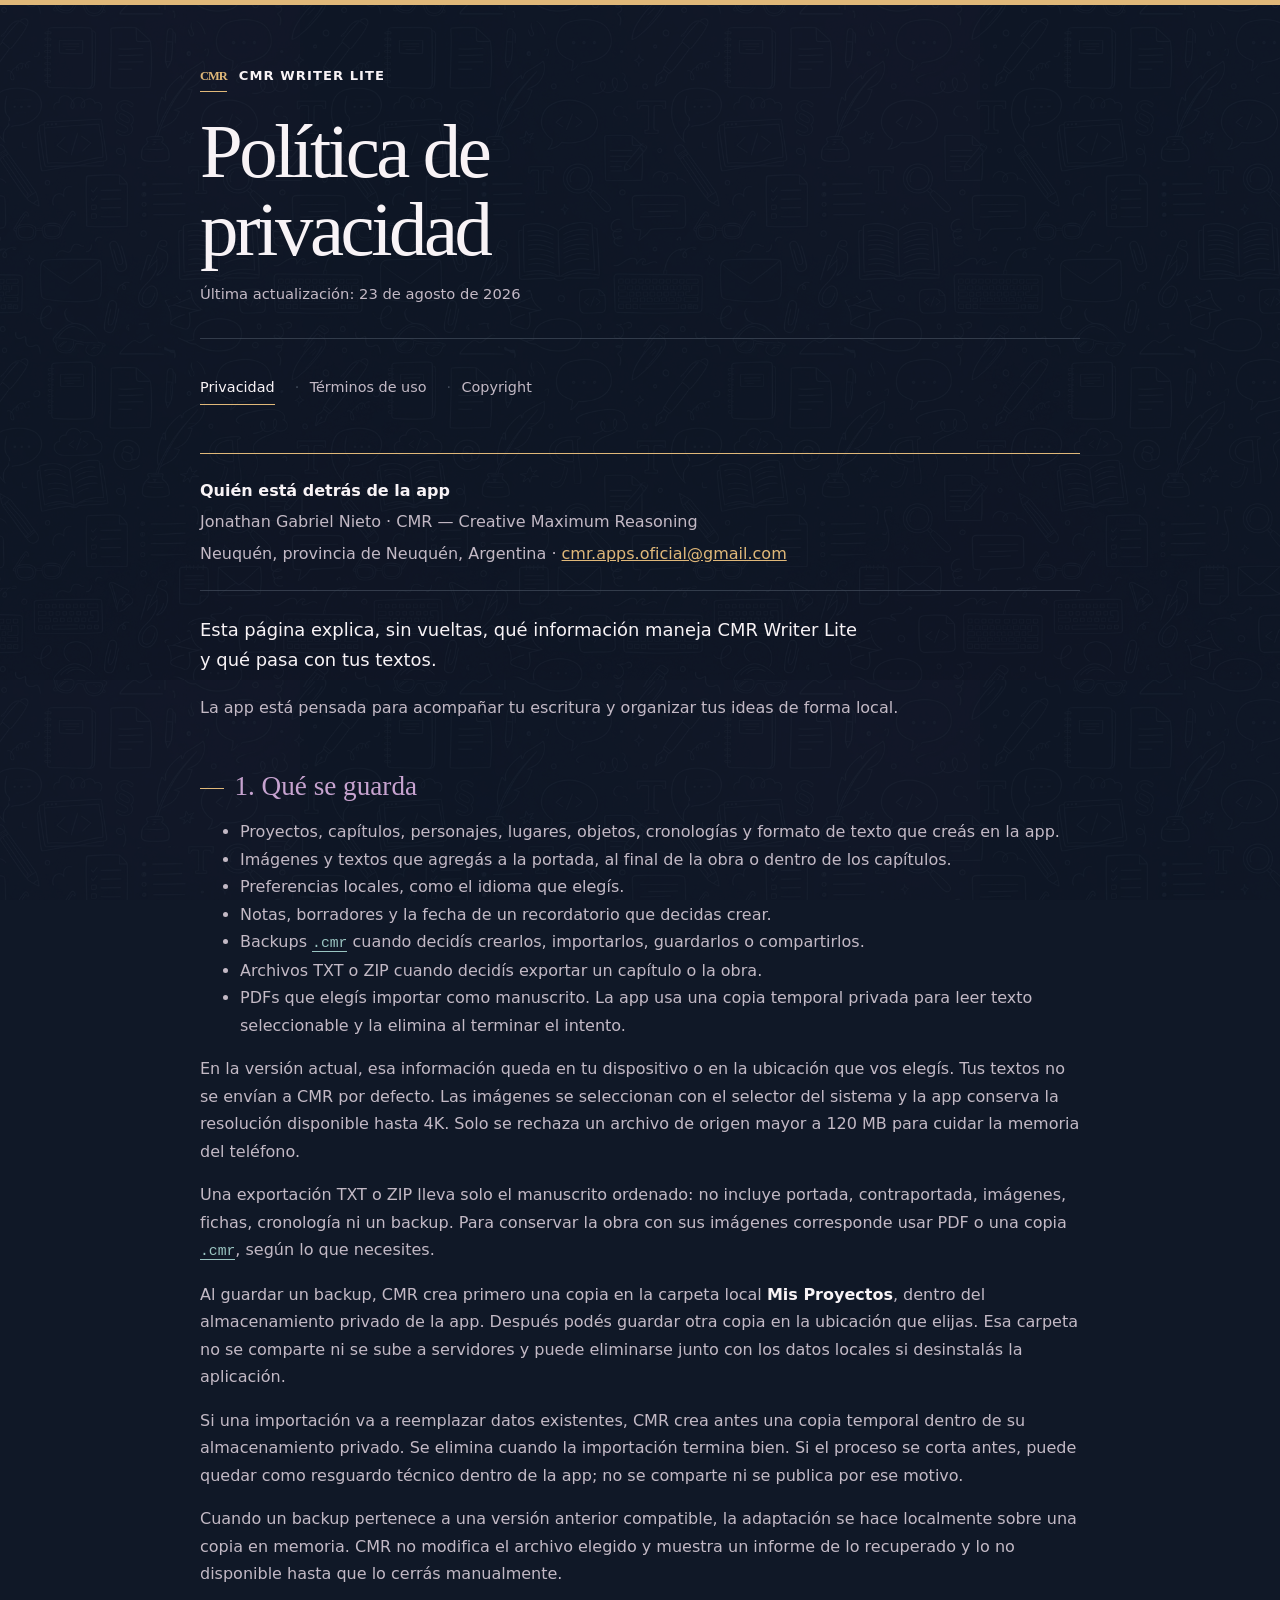
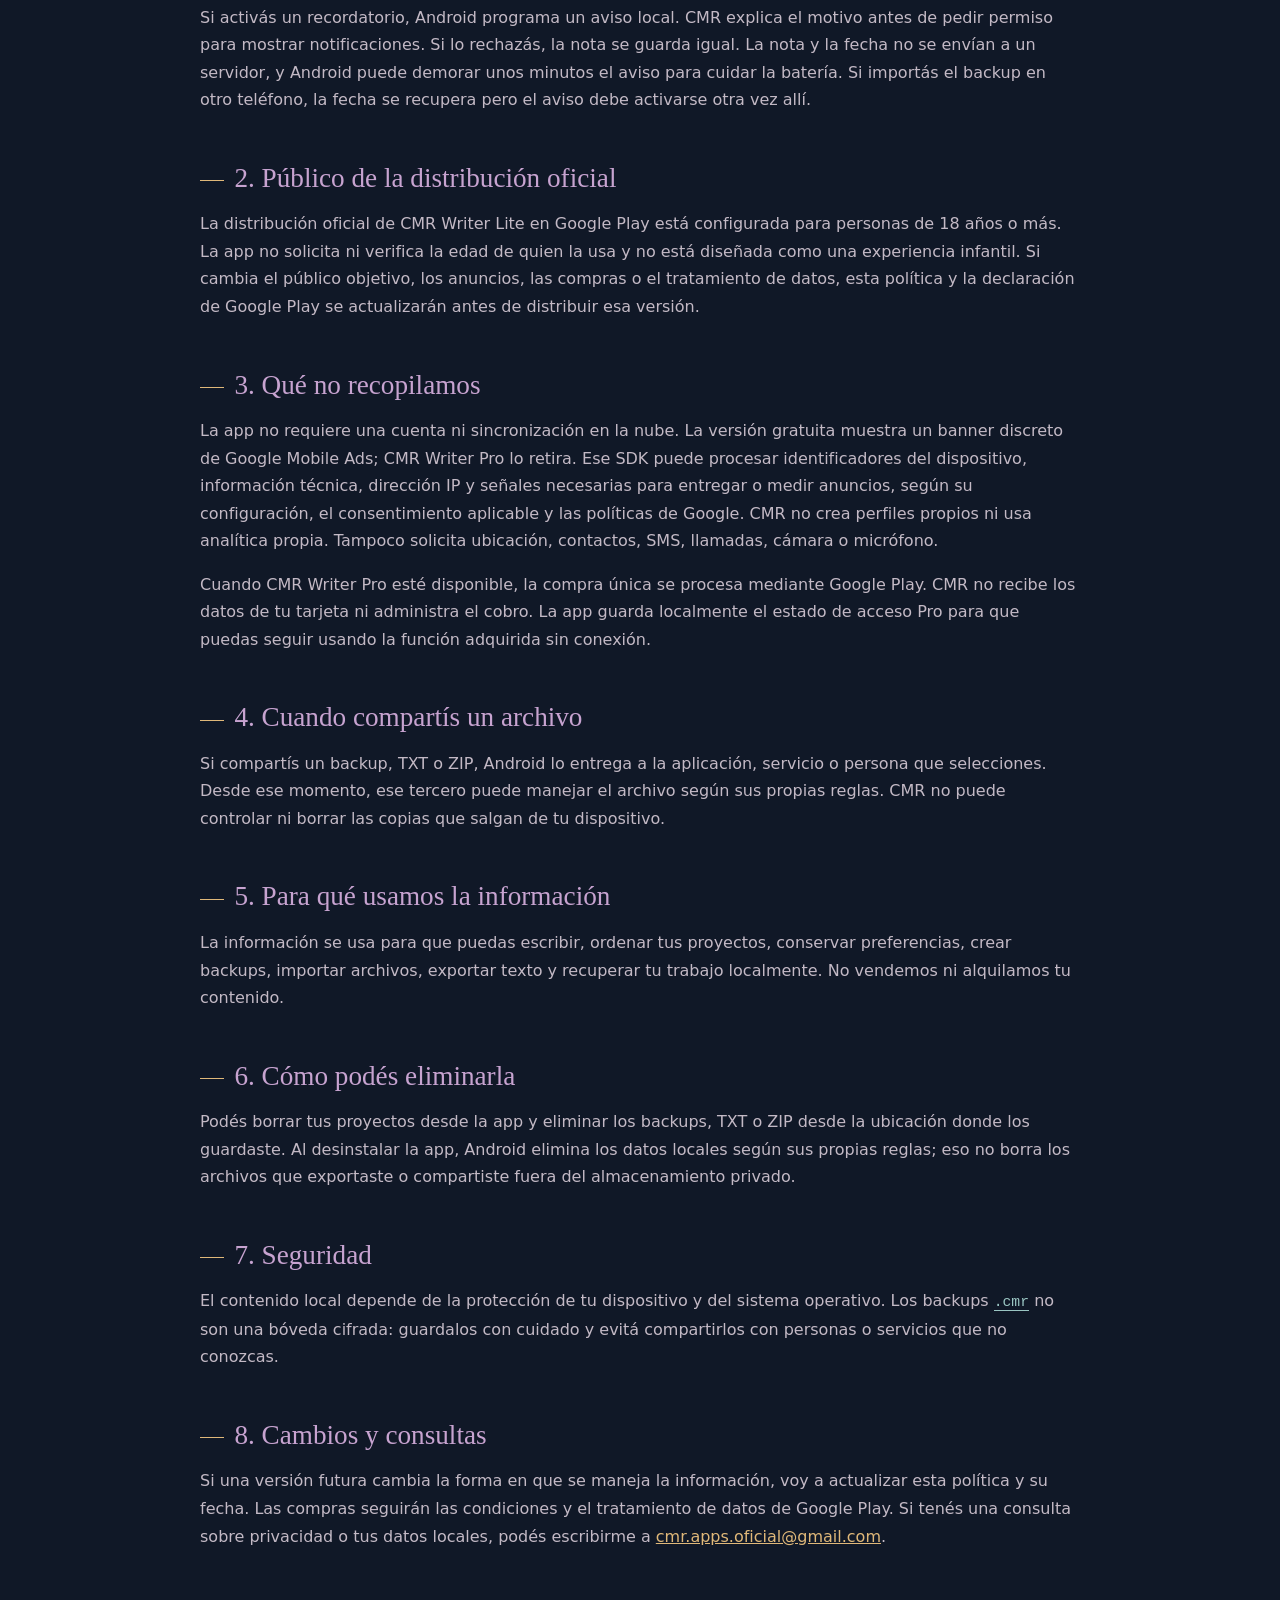
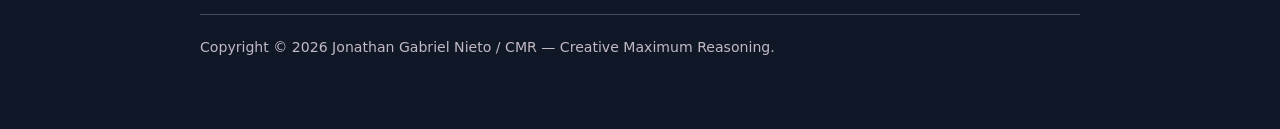
==== index.html @ 6254c413 "Add files via upload" ====
<!doctype html>
<html lang="es">
<head>
  <meta charset="utf-8">
  <meta name="viewport" content="width=device-width, initial-scale=1">
  <meta name="description" content="Política de privacidad de CMR Writer Lite.">
  <title>Privacidad | CMR Writer Lite</title>
  <link rel="icon" href="favicon.ico" sizes="any">
  <link rel="stylesheet" href="styles.css">
</head>
<body>
  <main class="shell">
    <header>
      <div class="brand"><span class="brand-mark" aria-hidden="true">CMR</span> CMR Writer Lite</div>
      <h1>Política de privacidad</h1>
      <p class="meta">Última actualización: 23 de agosto de 2026</p>
    </header>

    <nav aria-label="Documentos legales">
      <a href="index.html" aria-current="page">Privacidad</a>
      <a href="terms.html">Términos de uso</a>
      <a href="copyright.html">Copyright</a>
    </nav>

    <section class="identity" aria-label="Datos de contacto">
      <p><strong>Quién está detrás de la app</strong></p>
      <p>Jonathan Gabriel Nieto · CMR — Creative Maximum Reasoning</p>
      <p>Neuquén, provincia de Neuquén, Argentina · <a href="mailto:cmr.apps.oficial@gmail.com">cmr.apps.oficial@gmail.com</a></p>
    </section>

    <p class="lead">Esta página explica, sin vueltas, qué información maneja CMR Writer Lite y qué pasa con tus textos.</p>
    <p>La app está pensada para acompañar tu escritura y organizar tus ideas de forma local.</p>

    <h2>1. Qué se guarda</h2>
    <ul>
     <li>Proyectos, capítulos, personajes, lugares, objetos, cronologías y formato de texto que creás en la app.</li>
      <li>Imágenes y textos que agregás a la portada, al final de la obra o dentro de los capítulos.</li>
      <li>Preferencias locales, como el idioma que elegís.</li>
      <li>Notas, borradores y la fecha de un recordatorio que decidas crear.</li>
      <li>Backups <code>.cmr</code> cuando decidís crearlos, importarlos, guardarlos o compartirlos.</li>
        <li>Archivos TXT o ZIP cuando decidís exportar un capítulo o la obra.</li>
        <li>PDFs que elegís importar como manuscrito. La app usa una copia temporal privada para leer texto seleccionable y la elimina al terminar el intento.</li>
    </ul>
     <p>En la versión actual, esa información queda en tu dispositivo o en la ubicación que vos elegís. Tus textos no se envían a CMR por defecto. Las imágenes se seleccionan con el selector del sistema y la app conserva la resolución disponible hasta 4K. Solo se rechaza un archivo de origen mayor a 120 MB para cuidar la memoria del teléfono.</p>
     <p>Una exportación TXT o ZIP lleva solo el manuscrito ordenado: no incluye portada, contraportada, imágenes, fichas, cronología ni un backup. Para conservar la obra con sus imágenes corresponde usar PDF o una copia <code>.cmr</code>, según lo que necesites.</p>
     <p>Al guardar un backup, CMR crea primero una copia en la carpeta local <strong>Mis Proyectos</strong>, dentro del almacenamiento privado de la app. Después podés guardar otra copia en la ubicación que elijas. Esa carpeta no se comparte ni se sube a servidores y puede eliminarse junto con los datos locales si desinstalás la aplicación.</p>
    <p>Si una importación va a reemplazar datos existentes, CMR crea antes una copia temporal dentro de su almacenamiento privado. Se elimina cuando la importación termina bien. Si el proceso se corta antes, puede quedar como resguardo técnico dentro de la app; no se comparte ni se publica por ese motivo.</p>
    <p>Cuando un backup pertenece a una versión anterior compatible, la adaptación se hace localmente sobre una copia en memoria. CMR no modifica el archivo elegido y muestra un informe de lo recuperado y lo no disponible hasta que lo cerrás manualmente.</p>
    <p>Si activás un recordatorio, Android programa un aviso local. CMR explica el motivo antes de pedir permiso para mostrar notificaciones. Si lo rechazás, la nota se guarda igual. La nota y la fecha no se envían a un servidor, y Android puede demorar unos minutos el aviso para cuidar la batería. Si importás el backup en otro teléfono, la fecha se recupera pero el aviso debe activarse otra vez allí.</p>

    <h2>2. Público de la distribución oficial</h2>
    <p>La distribución oficial de CMR Writer Lite en Google Play está configurada para personas de 18 años o más. La app no solicita ni verifica la edad de quien la usa y no está diseñada como una experiencia infantil. Si cambia el público objetivo, los anuncios, las compras o el tratamiento de datos, esta política y la declaración de Google Play se actualizarán antes de distribuir esa versión.</p>

    <h2>3. Qué no recopilamos</h2>
    <p>La app no requiere una cuenta ni sincronización en la nube. La versión gratuita muestra un banner discreto de Google Mobile Ads; CMR Writer Pro lo retira. Ese SDK puede procesar identificadores del dispositivo, información técnica, dirección IP y señales necesarias para entregar o medir anuncios, según su configuración, el consentimiento aplicable y las políticas de Google. CMR no crea perfiles propios ni usa analítica propia. Tampoco solicita ubicación, contactos, SMS, llamadas, cámara o micrófono.</p>
    <p>Cuando CMR Writer Pro esté disponible, la compra única se procesa mediante Google Play. CMR no recibe los datos de tu tarjeta ni administra el cobro. La app guarda localmente el estado de acceso Pro para que puedas seguir usando la función adquirida sin conexión.</p>

    <h2>4. Cuando compartís un archivo</h2>
    <p>Si compartís un backup, TXT o ZIP, Android lo entrega a la aplicación, servicio o persona que selecciones. Desde ese momento, ese tercero puede manejar el archivo según sus propias reglas. CMR no puede controlar ni borrar las copias que salgan de tu dispositivo.</p>

    <h2>5. Para qué usamos la información</h2>
    <p>La información se usa para que puedas escribir, ordenar tus proyectos, conservar preferencias, crear backups, importar archivos, exportar texto y recuperar tu trabajo localmente. No vendemos ni alquilamos tu contenido.</p>

    <h2>6. Cómo podés eliminarla</h2>
    <p>Podés borrar tus proyectos desde la app y eliminar los backups, TXT o ZIP desde la ubicación donde los guardaste. Al desinstalar la app, Android elimina los datos locales según sus propias reglas; eso no borra los archivos que exportaste o compartiste fuera del almacenamiento privado.</p>

    <h2>7. Seguridad</h2>
    <p>El contenido local depende de la protección de tu dispositivo y del sistema operativo. Los backups <code>.cmr</code> no son una bóveda cifrada: guardalos con cuidado y evitá compartirlos con personas o servicios que no conozcas.</p>

    <h2>8. Cambios y consultas</h2>
    <p>Si una versión futura cambia la forma en que se maneja la información, voy a actualizar esta política y su fecha. Las compras seguirán las condiciones y el tratamiento de datos de Google Play. Si tenés una consulta sobre privacidad o tus datos locales, podés escribirme a <a href="mailto:cmr.apps.oficial@gmail.com">cmr.apps.oficial@gmail.com</a>.</p>

    <footer>Copyright © 2026 Jonathan Gabriel Nieto / CMR — Creative Maximum Reasoning.</footer>
  </main>
</body>
</html>
---- styles.css ----
:root {
  color-scheme: dark;
  --ink: #101827;
  --ink-soft: #182334;
  --paper: #f8f3f6;
  --text: #f0eaf0;
  --muted: #c3b9c5;
  --plum: #c7a3d0;
  --gold: #e0b879;
  --teal: #9ac5c2;
  --line: #424b5a;
  --focus: #f0d29a;
}

* {
  box-sizing: border-box;
}

html {
  scroll-behavior: smooth;
}

body {
  position: relative;
  isolation: isolate;
  margin: 0;
  background: var(--ink);
  color: var(--text);
  font: 1rem/1.72 ui-sans-serif, system-ui, -apple-system, "Segoe UI", sans-serif;
}

body::after {
  position: fixed;
  z-index: 0;
  inset: 0;
  content: "";
  background-image: url("wallpaper_cmr.png");
  background-position: center top;
  background-size: 680px auto;
  opacity: .17;
  pointer-events: none;
}

body::before {
  content: "";
  position: relative;
  z-index: 2;
  display: block;
  height: 5px;
  background: var(--gold);
}

a {
  color: var(--gold);
}

a:hover {
  color: var(--paper);
}

a:focus-visible {
  outline: 3px solid var(--focus);
  outline-offset: 4px;
}

.shell {
  position: relative;
  z-index: 1;
  width: min(100% - 2rem, 880px);
  margin: 0 auto;
  padding: 3.5rem 0 4.5rem;
}

.brand {
  display: inline-flex;
  align-items: center;
  gap: .75rem;
  color: var(--paper);
  font-size: .82rem;
  font-weight: 700;
  letter-spacing: .08em;
  text-transform: uppercase;
}

.brand-mark {
  position: relative;
  color: var(--gold);
  font-family: Georgia, "Times New Roman", serif;
  font-size: .78rem;
  letter-spacing: -.08em;
}

.brand-mark::after {
  position: absolute;
  right: 0;
  bottom: -.3rem;
  left: 0;
  height: 1px;
  content: "";
  background: var(--gold);
}

header {
  margin-bottom: 2rem;
  padding-bottom: 2rem;
  border-bottom: 1px solid color-mix(in srgb, var(--line) 72%, transparent);
}

h1,
h2 {
  font-family: Georgia, "Times New Roman", serif;
  font-weight: 400;
}

h1 {
  max-width: 13ch;
  margin: 1.5rem 0 .75rem;
  color: var(--paper);
  font-size: clamp(2.4rem, 8vw, 4.8rem);
  letter-spacing: -.045em;
  line-height: 1.02;
}

h2 {
  margin: 3rem 0 .65rem;
  color: var(--plum);
  font-size: clamp(1.35rem, 3vw, 1.7rem);
  line-height: 1.2;
}

h2::before {
  display: inline-block;
  width: 1.5rem;
  height: 1px;
  margin: 0 .65rem .35rem 0;
  content: "";
  background: var(--gold);
}

p,
li {
  color: var(--muted);
}

strong {
  color: var(--paper);
}

.meta {
  margin: 0;
  color: var(--muted);
  font-size: .92rem;
}

.lead {
  max-width: 58ch;
  color: var(--paper);
  font-size: 1.12rem;
}

nav {
  display: flex;
  flex-wrap: wrap;
  gap: .6rem;
  margin: 1.75rem 0 3rem;
}

nav a {
  padding: .25rem 0;
  border-bottom: 1px solid transparent;
  color: var(--muted);
  font-size: .9rem;
  text-decoration: none;
}

nav a + a::before {
  margin: 0 .65rem;
  content: "·";
  color: var(--line);
}

nav a[aria-current="page"] {
  border-color: var(--gold);
  color: var(--paper);
}

.identity,
.note {
  margin: 1.5rem 0;
  padding: 1.15rem 0;
  border-top: 1px solid var(--gold);
  border-bottom: 1px solid color-mix(in srgb, var(--line) 72%, transparent);
}

.identity p,
.note p {
  margin: .25rem 0;
}

code {
  border-bottom: 1px solid var(--teal);
  color: var(--teal);
  font-size: .92em;
}

footer {
  margin-top: 4rem;
  padding-top: 1.25rem;
  border-top: 1px solid var(--line);
  color: var(--muted);
  font-size: .88rem;
}

@media (prefers-reduced-motion: no-preference) {
  .brand-mark::after {
    animation: quiet-pulse 4s ease-in-out infinite;
  }
}

@keyframes quiet-pulse {
  0%,
  100% {
    opacity: .55;
  }

  50% {
    opacity: 1;
  }
}

@media (max-width: 560px) {
  .shell {
    width: min(100% - 1.25rem, 880px);
    padding-top: 2.5rem;
  }

  nav a {
    flex: 0 1 auto;
  }
}

@media (prefers-reduced-motion: reduce) {
  html {
    scroll-behavior: auto;
  }
}
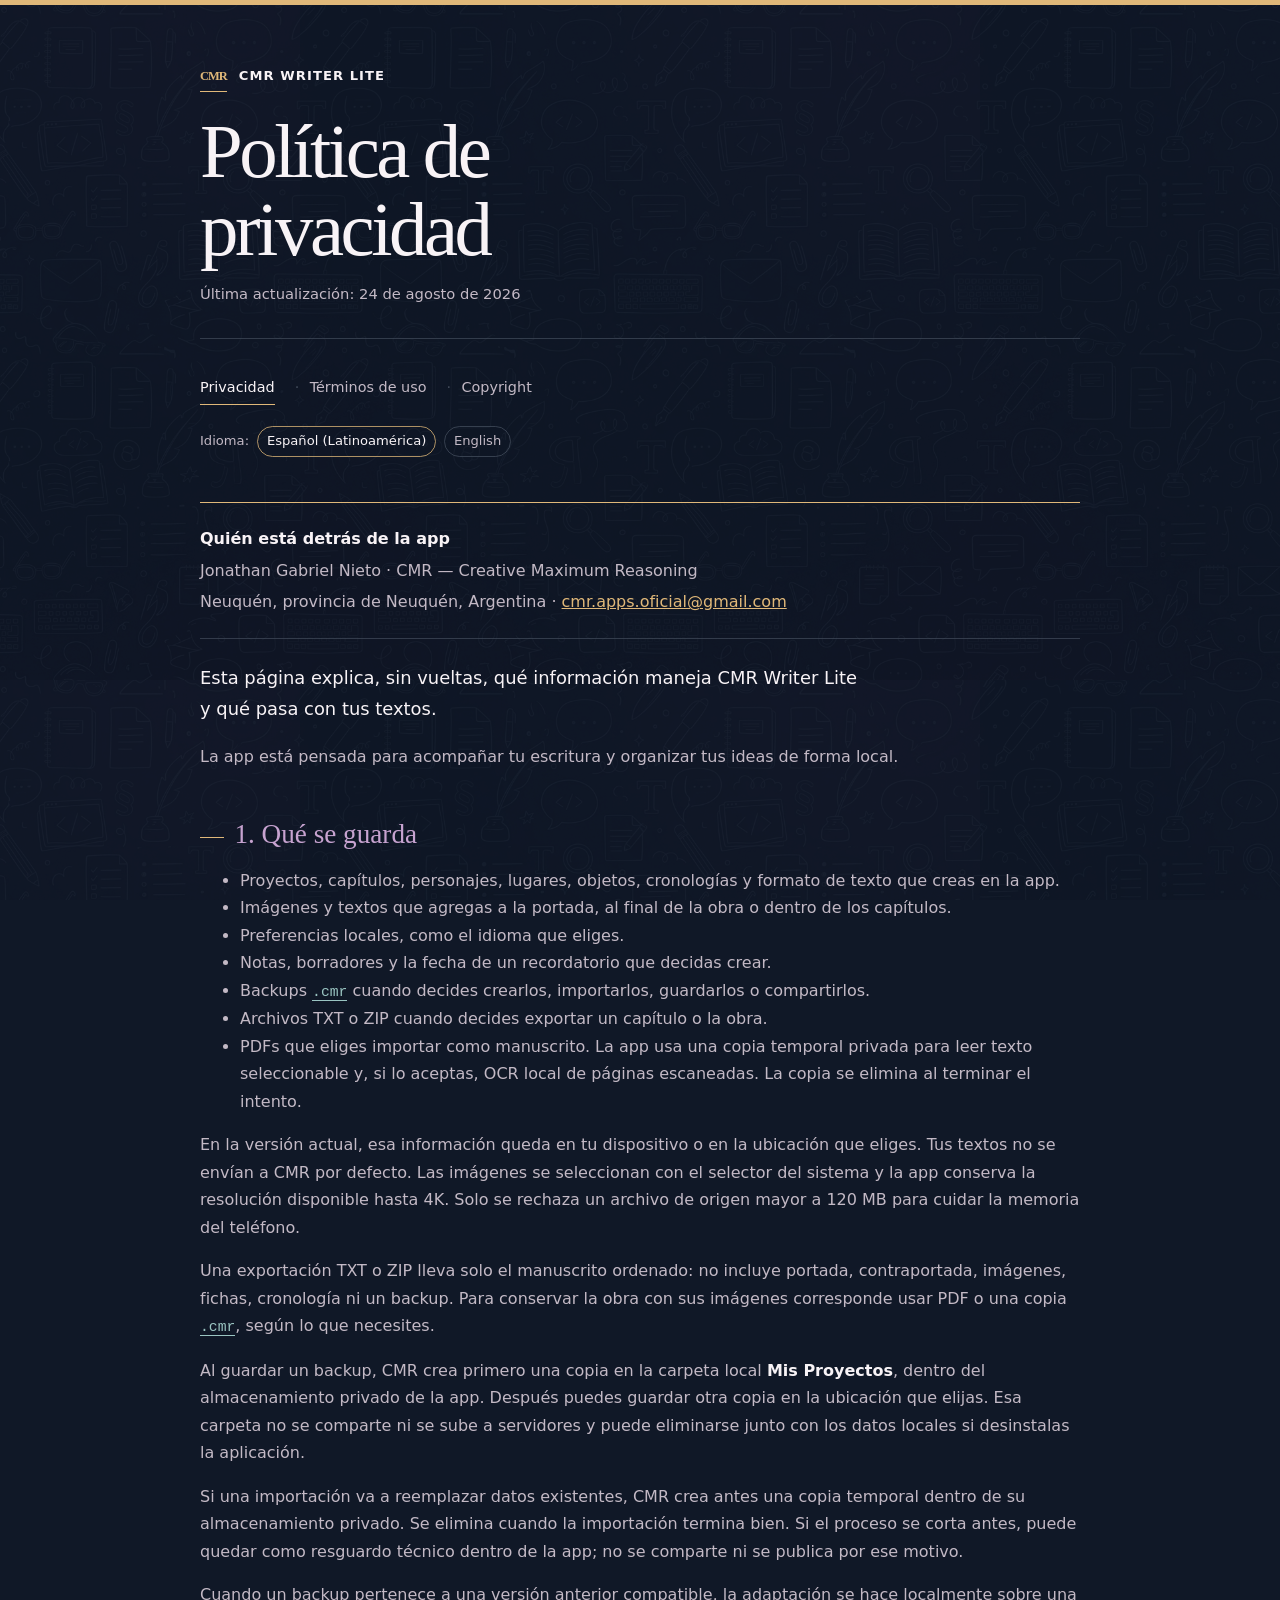
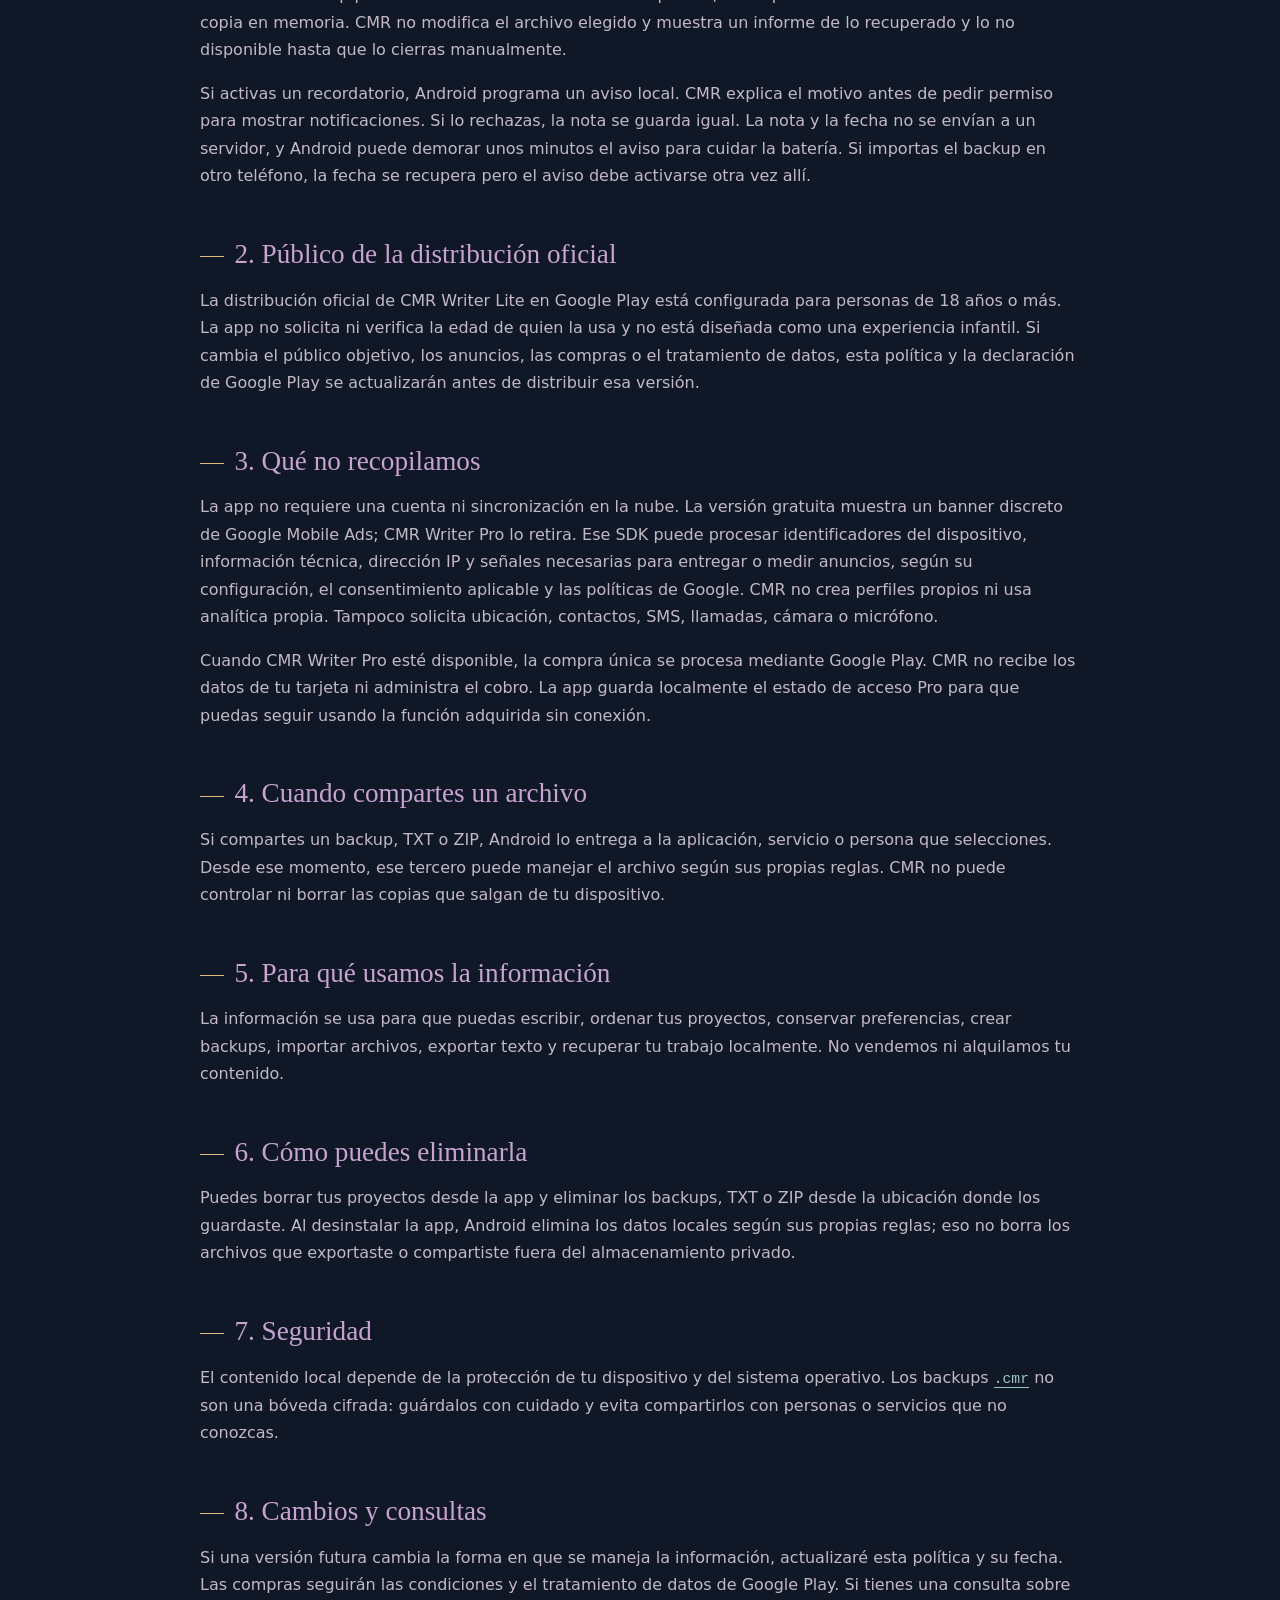
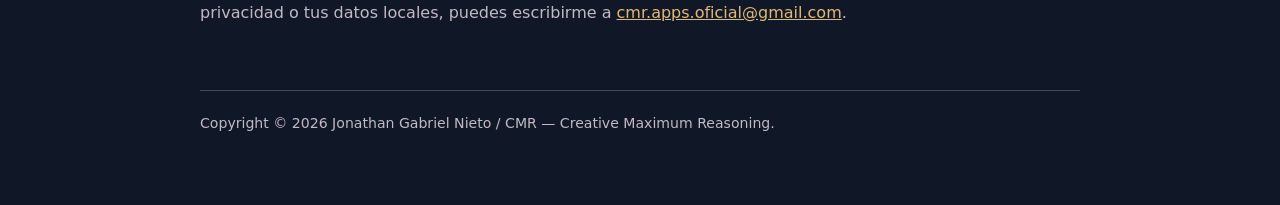
==== commit daebd217: "Add files via upload" ====
--- a/index.html
+++ b/index.html
@@ -1,5 +1,5 @@
 <!doctype html>
-<html lang="es">
+<html lang="es-419">
 <head>
   <meta charset="utf-8">
   <meta name="viewport" content="width=device-width, initial-scale=1">
@@ -13,7 +13,7 @@
     <header>
       <div class="brand"><span class="brand-mark" aria-hidden="true">CMR</span> CMR Writer Lite</div>
       <h1>Política de privacidad</h1>
-      <p class="meta">Última actualización: 23 de agosto de 2026</p>
+      <p class="meta">Última actualización: 24 de agosto de 2026</p>
     </header>
 
     <nav aria-label="Documentos legales">
@@ -21,6 +21,11 @@
       <a href="terms.html">Términos de uso</a>
       <a href="copyright.html">Copyright</a>
     </nav>
+    <div class="language-switch" aria-label="Idioma de los documentos">
+      <span>Idioma:</span>
+      <a href="index.html" lang="es-419" aria-current="true">Español (Latinoamérica)</a>
+      <a href="en/index.html" lang="en">English</a>
+    </div>
 
     <section class="identity" aria-label="Datos de contacto">
       <p><strong>Quién está detrás de la app</strong></p>
@@ -33,20 +38,20 @@
 
     <h2>1. Qué se guarda</h2>
     <ul>
-     <li>Proyectos, capítulos, personajes, lugares, objetos, cronologías y formato de texto que creás en la app.</li>
-      <li>Imágenes y textos que agregás a la portada, al final de la obra o dentro de los capítulos.</li>
-      <li>Preferencias locales, como el idioma que elegís.</li>
+     <li>Proyectos, capítulos, personajes, lugares, objetos, cronologías y formato de texto que creas en la app.</li>
+      <li>Imágenes y textos que agregas a la portada, al final de la obra o dentro de los capítulos.</li>
+      <li>Preferencias locales, como el idioma que eliges.</li>
       <li>Notas, borradores y la fecha de un recordatorio que decidas crear.</li>
-      <li>Backups <code>.cmr</code> cuando decidís crearlos, importarlos, guardarlos o compartirlos.</li>
-        <li>Archivos TXT o ZIP cuando decidís exportar un capítulo o la obra.</li>
-        <li>PDFs que elegís importar como manuscrito. La app usa una copia temporal privada para leer texto seleccionable y la elimina al terminar el intento.</li>
+      <li>Backups <code>.cmr</code> cuando decides crearlos, importarlos, guardarlos o compartirlos.</li>
+        <li>Archivos TXT o ZIP cuando decides exportar un capítulo o la obra.</li>
+        <li>PDFs que eliges importar como manuscrito. La app usa una copia temporal privada para leer texto seleccionable y, si lo aceptas, OCR local de páginas escaneadas. La copia se elimina al terminar el intento.</li>
     </ul>
-     <p>En la versión actual, esa información queda en tu dispositivo o en la ubicación que vos elegís. Tus textos no se envían a CMR por defecto. Las imágenes se seleccionan con el selector del sistema y la app conserva la resolución disponible hasta 4K. Solo se rechaza un archivo de origen mayor a 120 MB para cuidar la memoria del teléfono.</p>
+     <p>En la versión actual, esa información queda en tu dispositivo o en la ubicación que eliges. Tus textos no se envían a CMR por defecto. Las imágenes se seleccionan con el selector del sistema y la app conserva la resolución disponible hasta 4K. Solo se rechaza un archivo de origen mayor a 120 MB para cuidar la memoria del teléfono.</p>
      <p>Una exportación TXT o ZIP lleva solo el manuscrito ordenado: no incluye portada, contraportada, imágenes, fichas, cronología ni un backup. Para conservar la obra con sus imágenes corresponde usar PDF o una copia <code>.cmr</code>, según lo que necesites.</p>
-     <p>Al guardar un backup, CMR crea primero una copia en la carpeta local <strong>Mis Proyectos</strong>, dentro del almacenamiento privado de la app. Después podés guardar otra copia en la ubicación que elijas. Esa carpeta no se comparte ni se sube a servidores y puede eliminarse junto con los datos locales si desinstalás la aplicación.</p>
+     <p>Al guardar un backup, CMR crea primero una copia en la carpeta local <strong>Mis Proyectos</strong>, dentro del almacenamiento privado de la app. Después puedes guardar otra copia en la ubicación que elijas. Esa carpeta no se comparte ni se sube a servidores y puede eliminarse junto con los datos locales si desinstalas la aplicación.</p>
     <p>Si una importación va a reemplazar datos existentes, CMR crea antes una copia temporal dentro de su almacenamiento privado. Se elimina cuando la importación termina bien. Si el proceso se corta antes, puede quedar como resguardo técnico dentro de la app; no se comparte ni se publica por ese motivo.</p>
-    <p>Cuando un backup pertenece a una versión anterior compatible, la adaptación se hace localmente sobre una copia en memoria. CMR no modifica el archivo elegido y muestra un informe de lo recuperado y lo no disponible hasta que lo cerrás manualmente.</p>
-    <p>Si activás un recordatorio, Android programa un aviso local. CMR explica el motivo antes de pedir permiso para mostrar notificaciones. Si lo rechazás, la nota se guarda igual. La nota y la fecha no se envían a un servidor, y Android puede demorar unos minutos el aviso para cuidar la batería. Si importás el backup en otro teléfono, la fecha se recupera pero el aviso debe activarse otra vez allí.</p>
+    <p>Cuando un backup pertenece a una versión anterior compatible, la adaptación se hace localmente sobre una copia en memoria. CMR no modifica el archivo elegido y muestra un informe de lo recuperado y lo no disponible hasta que lo cierras manualmente.</p>
+    <p>Si activas un recordatorio, Android programa un aviso local. CMR explica el motivo antes de pedir permiso para mostrar notificaciones. Si lo rechazas, la nota se guarda igual. La nota y la fecha no se envían a un servidor, y Android puede demorar unos minutos el aviso para cuidar la batería. Si importas el backup en otro teléfono, la fecha se recupera pero el aviso debe activarse otra vez allí.</p>
 
     <h2>2. Público de la distribución oficial</h2>
     <p>La distribución oficial de CMR Writer Lite en Google Play está configurada para personas de 18 años o más. La app no solicita ni verifica la edad de quien la usa y no está diseñada como una experiencia infantil. Si cambia el público objetivo, los anuncios, las compras o el tratamiento de datos, esta política y la declaración de Google Play se actualizarán antes de distribuir esa versión.</p>
@@ -55,20 +60,20 @@
     <p>La app no requiere una cuenta ni sincronización en la nube. La versión gratuita muestra un banner discreto de Google Mobile Ads; CMR Writer Pro lo retira. Ese SDK puede procesar identificadores del dispositivo, información técnica, dirección IP y señales necesarias para entregar o medir anuncios, según su configuración, el consentimiento aplicable y las políticas de Google. CMR no crea perfiles propios ni usa analítica propia. Tampoco solicita ubicación, contactos, SMS, llamadas, cámara o micrófono.</p>
     <p>Cuando CMR Writer Pro esté disponible, la compra única se procesa mediante Google Play. CMR no recibe los datos de tu tarjeta ni administra el cobro. La app guarda localmente el estado de acceso Pro para que puedas seguir usando la función adquirida sin conexión.</p>
 
-    <h2>4. Cuando compartís un archivo</h2>
-    <p>Si compartís un backup, TXT o ZIP, Android lo entrega a la aplicación, servicio o persona que selecciones. Desde ese momento, ese tercero puede manejar el archivo según sus propias reglas. CMR no puede controlar ni borrar las copias que salgan de tu dispositivo.</p>
+    <h2>4. Cuando compartes un archivo</h2>
+    <p>Si compartes un backup, TXT o ZIP, Android lo entrega a la aplicación, servicio o persona que selecciones. Desde ese momento, ese tercero puede manejar el archivo según sus propias reglas. CMR no puede controlar ni borrar las copias que salgan de tu dispositivo.</p>
 
     <h2>5. Para qué usamos la información</h2>
     <p>La información se usa para que puedas escribir, ordenar tus proyectos, conservar preferencias, crear backups, importar archivos, exportar texto y recuperar tu trabajo localmente. No vendemos ni alquilamos tu contenido.</p>
 
-    <h2>6. Cómo podés eliminarla</h2>
-    <p>Podés borrar tus proyectos desde la app y eliminar los backups, TXT o ZIP desde la ubicación donde los guardaste. Al desinstalar la app, Android elimina los datos locales según sus propias reglas; eso no borra los archivos que exportaste o compartiste fuera del almacenamiento privado.</p>
+    <h2>6. Cómo puedes eliminarla</h2>
+    <p>Puedes borrar tus proyectos desde la app y eliminar los backups, TXT o ZIP desde la ubicación donde los guardaste. Al desinstalar la app, Android elimina los datos locales según sus propias reglas; eso no borra los archivos que exportaste o compartiste fuera del almacenamiento privado.</p>
 
     <h2>7. Seguridad</h2>
-    <p>El contenido local depende de la protección de tu dispositivo y del sistema operativo. Los backups <code>.cmr</code> no son una bóveda cifrada: guardalos con cuidado y evitá compartirlos con personas o servicios que no conozcas.</p>
+    <p>El contenido local depende de la protección de tu dispositivo y del sistema operativo. Los backups <code>.cmr</code> no son una bóveda cifrada: guárdalos con cuidado y evita compartirlos con personas o servicios que no conozcas.</p>
 
     <h2>8. Cambios y consultas</h2>
-    <p>Si una versión futura cambia la forma en que se maneja la información, voy a actualizar esta política y su fecha. Las compras seguirán las condiciones y el tratamiento de datos de Google Play. Si tenés una consulta sobre privacidad o tus datos locales, podés escribirme a <a href="mailto:cmr.apps.oficial@gmail.com">cmr.apps.oficial@gmail.com</a>.</p>
+    <p>Si una versión futura cambia la forma en que se maneja la información, actualizaré esta política y su fecha. Las compras seguirán las condiciones y el tratamiento de datos de Google Play. Si tienes una consulta sobre privacidad o tus datos locales, puedes escribirme a <a href="mailto:cmr.apps.oficial@gmail.com">cmr.apps.oficial@gmail.com</a>.</p>
 
     <footer>Copyright © 2026 Jonathan Gabriel Nieto / CMR — Creative Maximum Reasoning.</footer>
   </main>
--- a/styles.css
+++ b/styles.css
@@ -184,6 +184,34 @@
   color: var(--paper);
 }
 
+.language-switch {
+  display: flex;
+  flex-wrap: wrap;
+  align-items: center;
+  gap: .5rem;
+  margin: -1.7rem 0 2.8rem;
+  color: var(--muted);
+  font-size: .82rem;
+}
+
+.language-switch a {
+  padding: .2rem .55rem;
+  border: 1px solid color-mix(in srgb, var(--line) 80%, transparent);
+  border-radius: 999px;
+  color: var(--muted);
+  text-decoration: none;
+}
+
+.language-switch a:hover {
+  border-color: var(--gold);
+  color: var(--paper);
+}
+
+.language-switch a[aria-current="true"] {
+  border-color: color-mix(in srgb, var(--gold) 76%, transparent);
+  color: var(--paper);
+}
+
 .identity,
 .note {
   margin: 1.5rem 0;
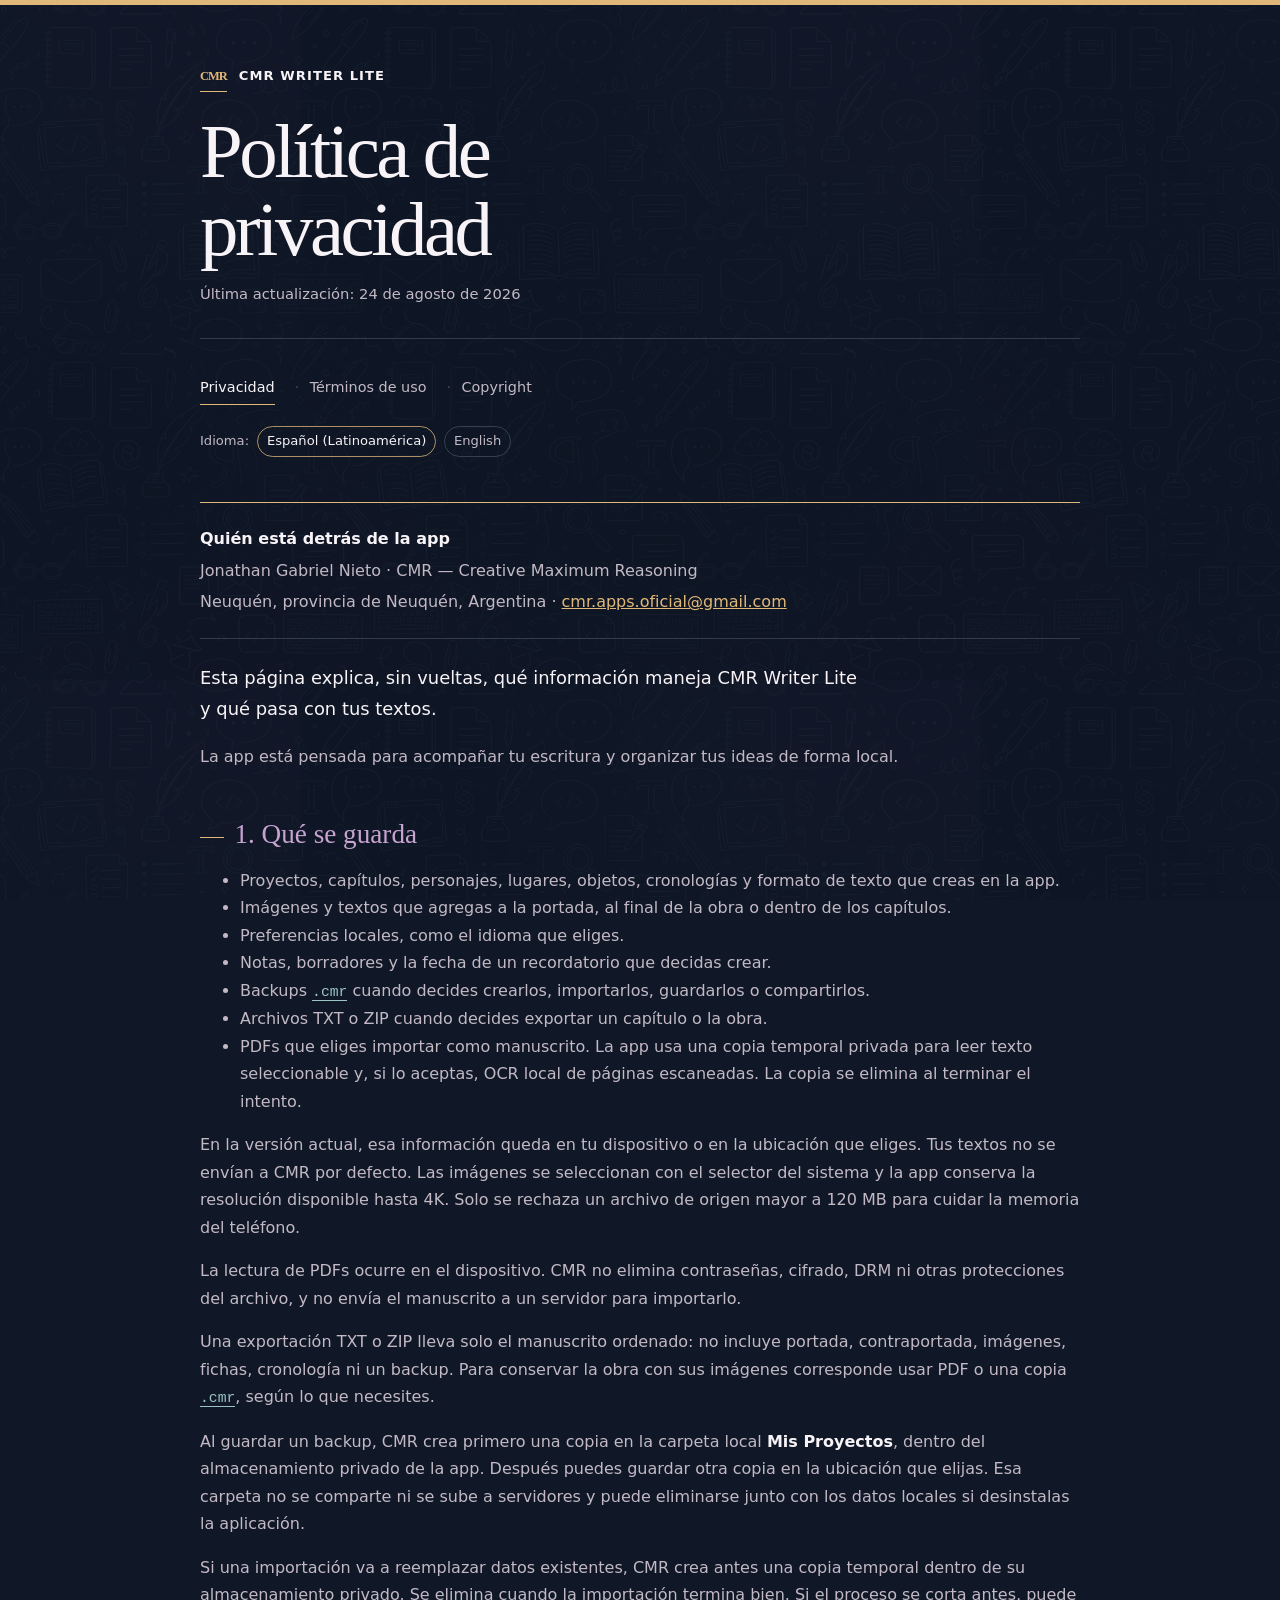
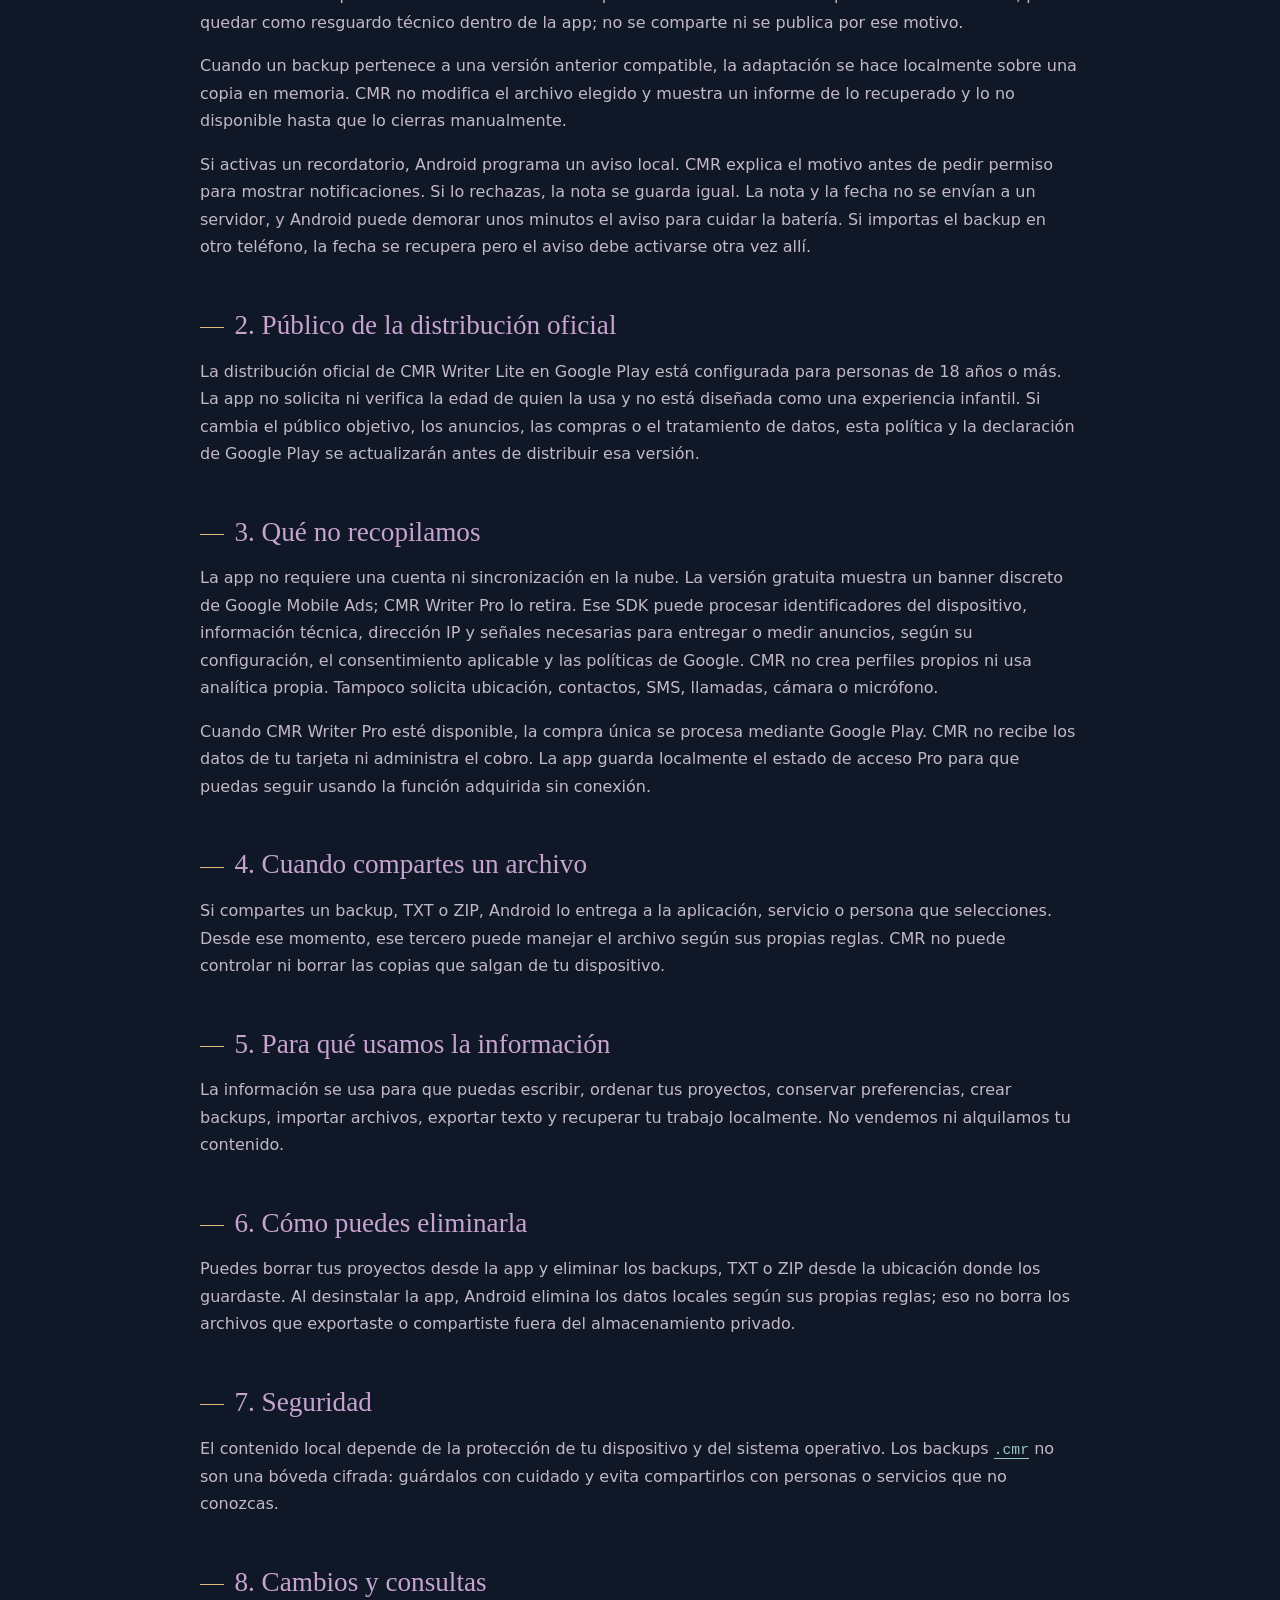
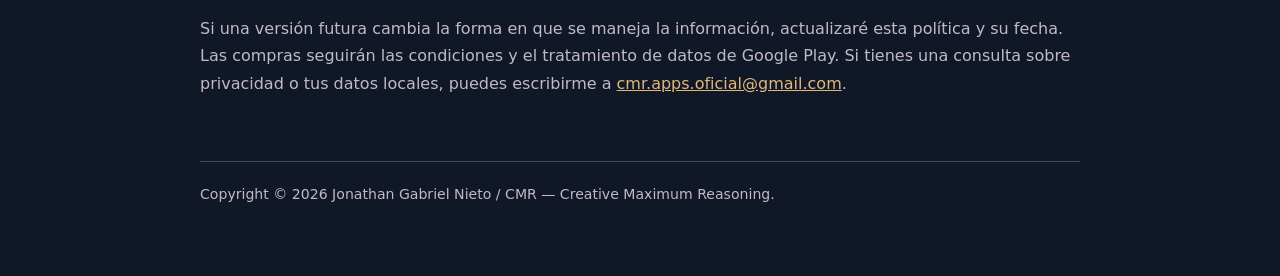
==== commit dc3265a0: "Add files via upload" ====
--- a/index.html
+++ b/index.html
@@ -47,6 +47,7 @@
         <li>PDFs que eliges importar como manuscrito. La app usa una copia temporal privada para leer texto seleccionable y, si lo aceptas, OCR local de páginas escaneadas. La copia se elimina al terminar el intento.</li>
     </ul>
      <p>En la versión actual, esa información queda en tu dispositivo o en la ubicación que eliges. Tus textos no se envían a CMR por defecto. Las imágenes se seleccionan con el selector del sistema y la app conserva la resolución disponible hasta 4K. Solo se rechaza un archivo de origen mayor a 120 MB para cuidar la memoria del teléfono.</p>
+     <p>La lectura de PDFs ocurre en el dispositivo. CMR no elimina contraseñas, cifrado, DRM ni otras protecciones del archivo, y no envía el manuscrito a un servidor para importarlo.</p>
      <p>Una exportación TXT o ZIP lleva solo el manuscrito ordenado: no incluye portada, contraportada, imágenes, fichas, cronología ni un backup. Para conservar la obra con sus imágenes corresponde usar PDF o una copia <code>.cmr</code>, según lo que necesites.</p>
      <p>Al guardar un backup, CMR crea primero una copia en la carpeta local <strong>Mis Proyectos</strong>, dentro del almacenamiento privado de la app. Después puedes guardar otra copia en la ubicación que elijas. Esa carpeta no se comparte ni se sube a servidores y puede eliminarse junto con los datos locales si desinstalas la aplicación.</p>
     <p>Si una importación va a reemplazar datos existentes, CMR crea antes una copia temporal dentro de su almacenamiento privado. Se elimina cuando la importación termina bien. Si el proceso se corta antes, puede quedar como resguardo técnico dentro de la app; no se comparte ni se publica por ese motivo.</p>
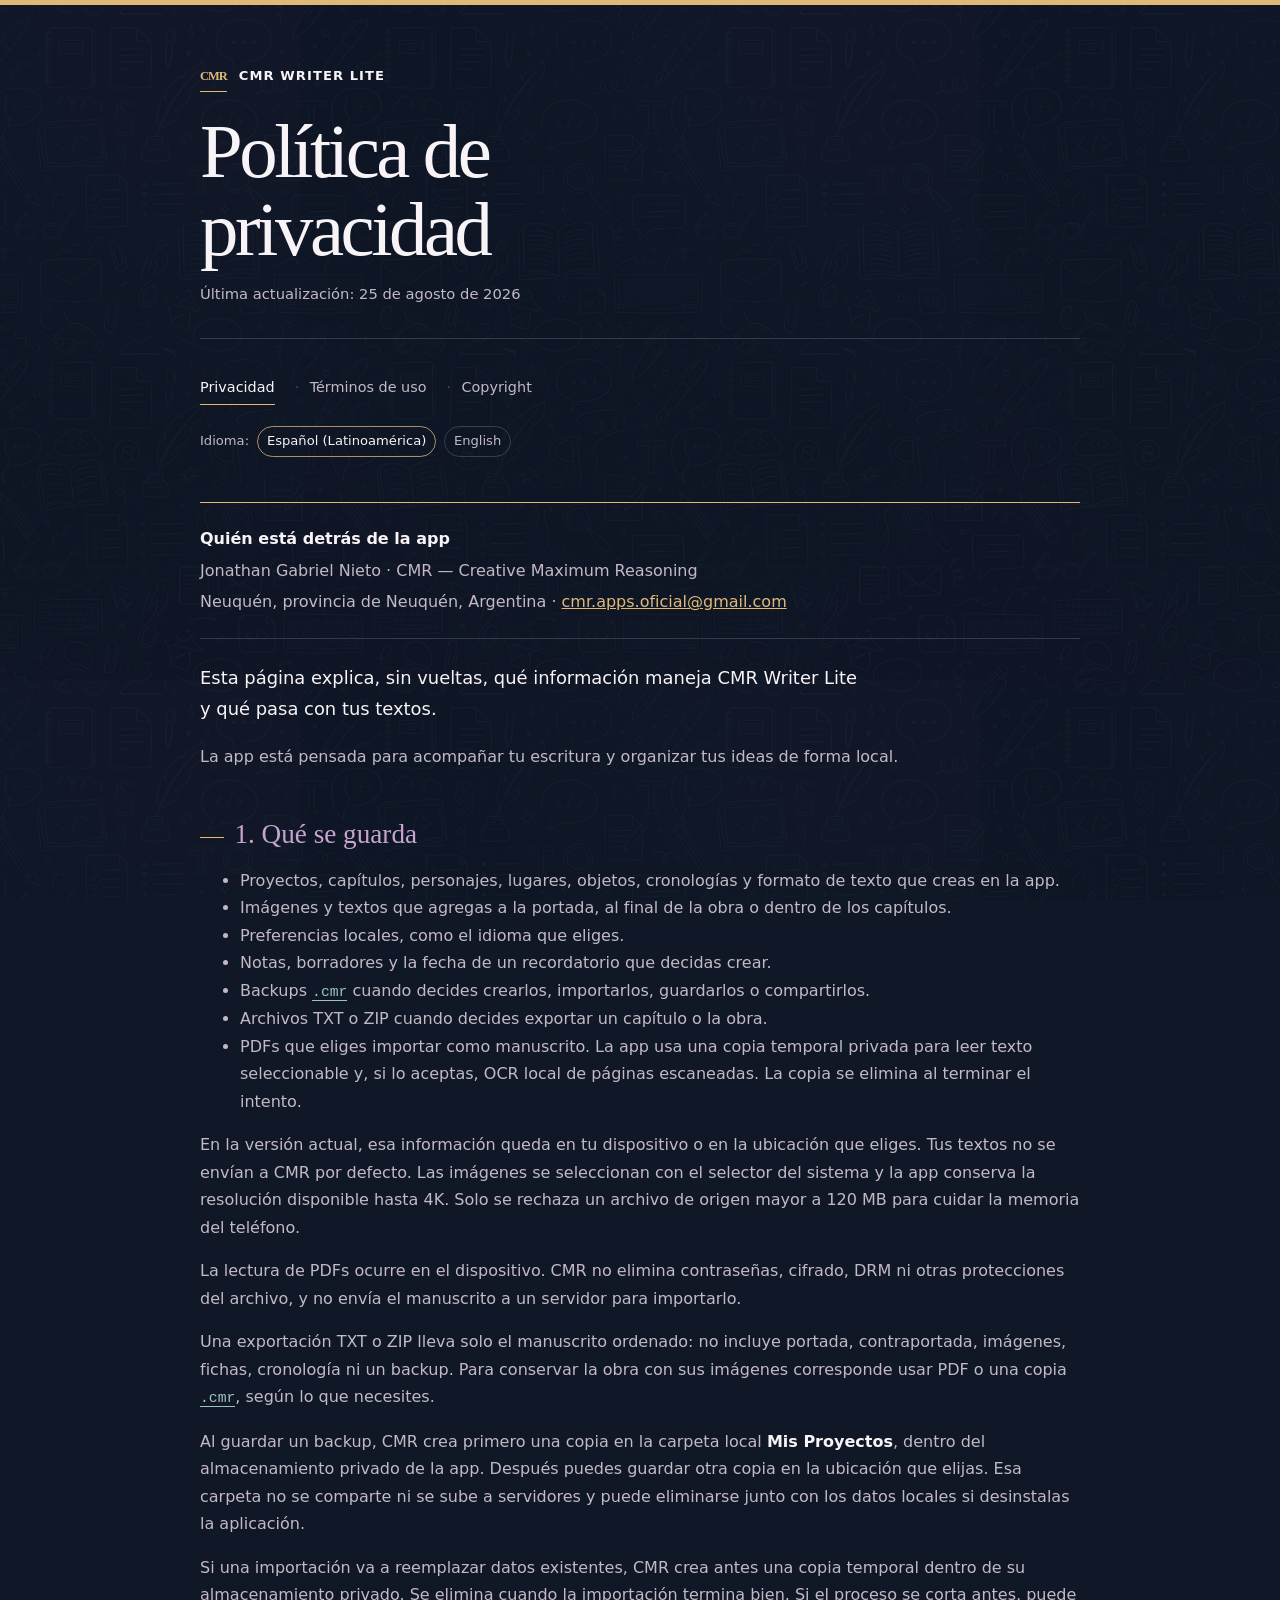
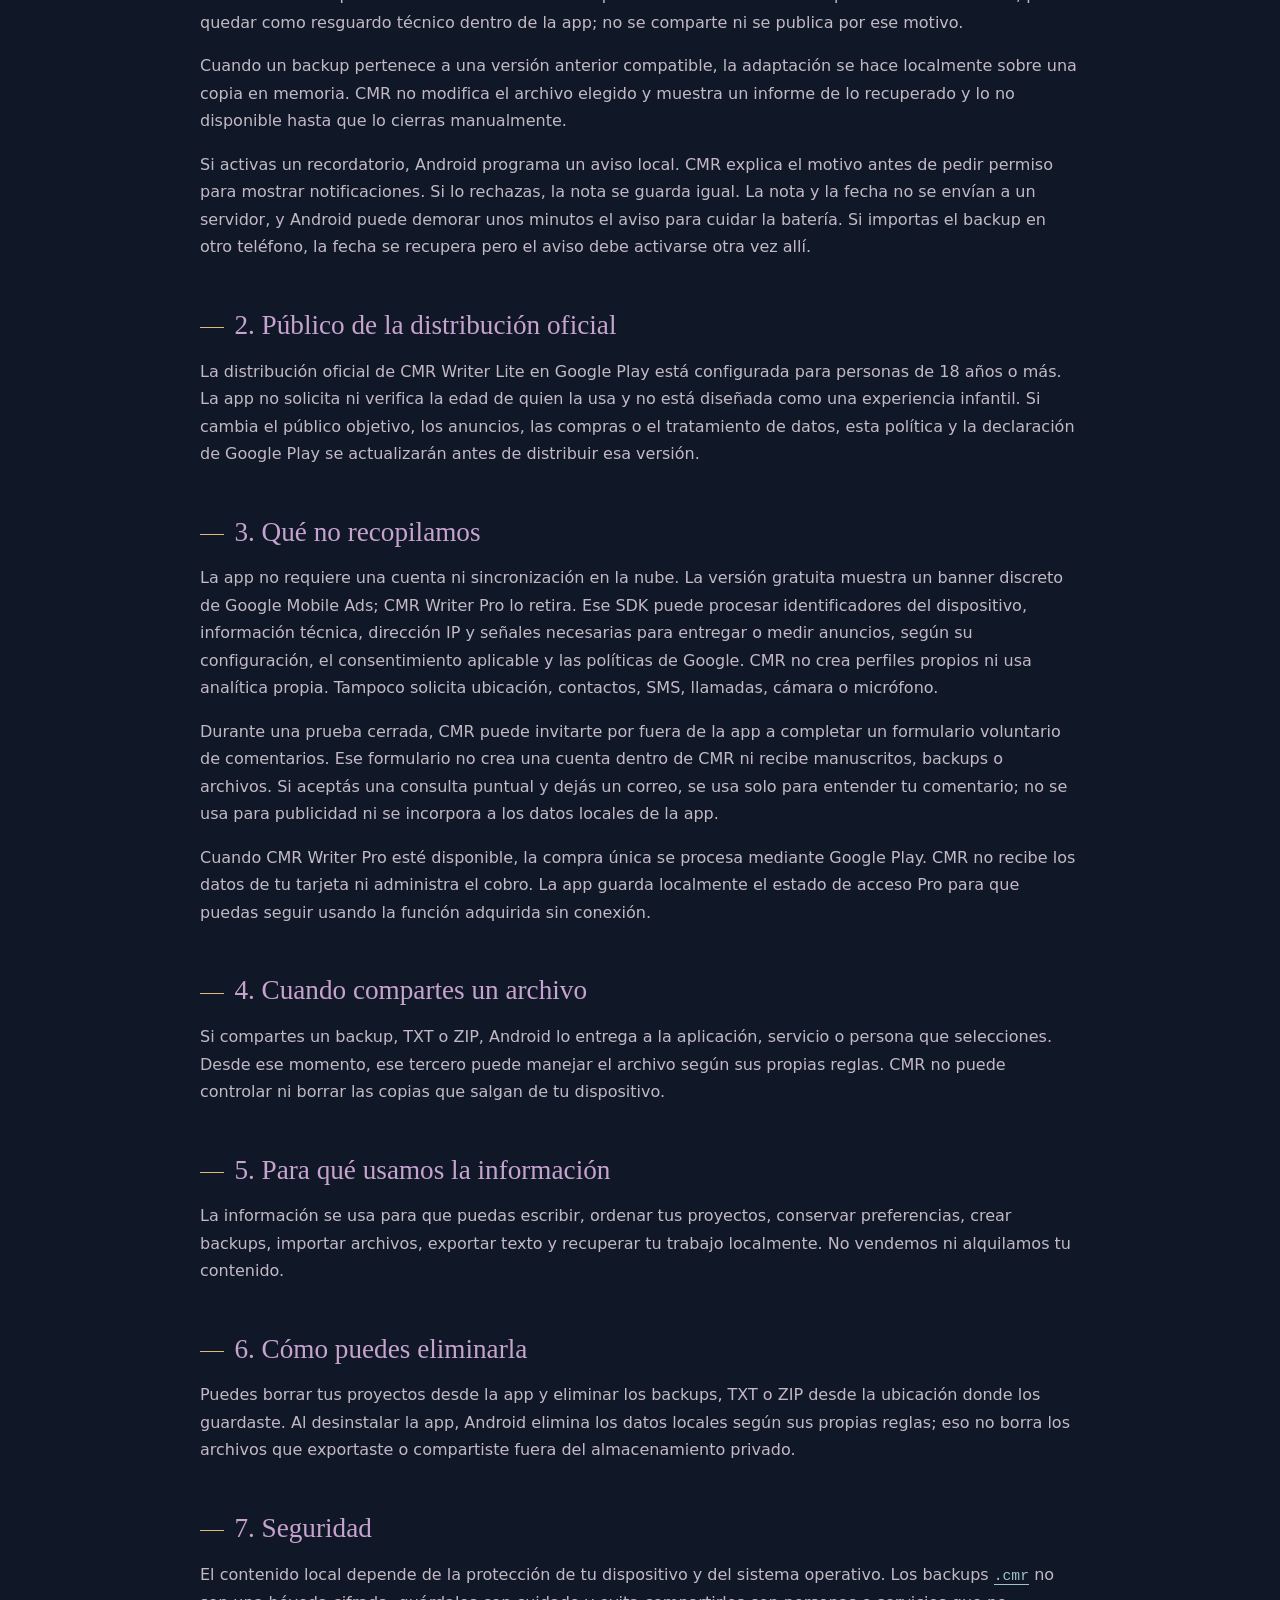
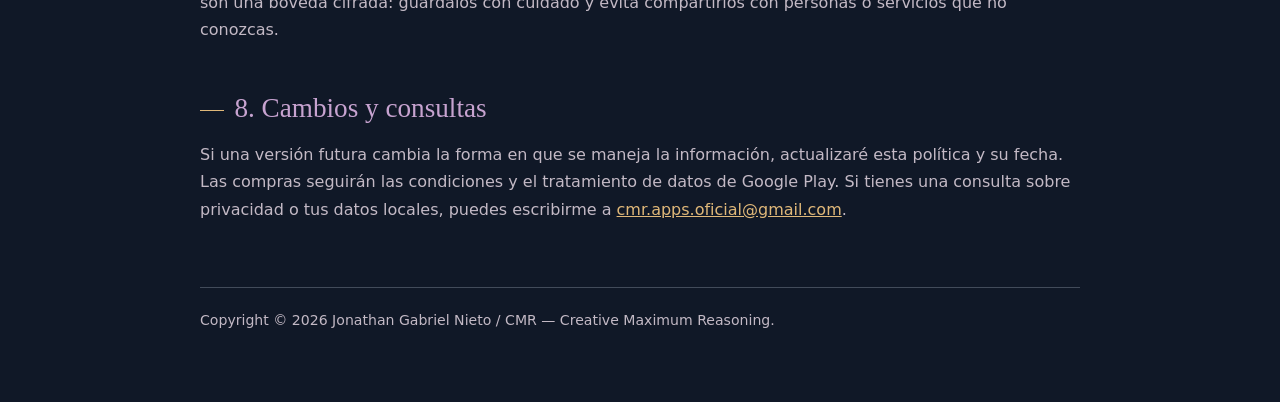
==== commit a6c4ba51: "Add files via upload" ====
--- a/index.html
+++ b/index.html
@@ -13,7 +13,7 @@
     <header>
       <div class="brand"><span class="brand-mark" aria-hidden="true">CMR</span> CMR Writer Lite</div>
       <h1>Política de privacidad</h1>
-      <p class="meta">Última actualización: 24 de agosto de 2026</p>
+      <p class="meta">Última actualización: 25 de agosto de 2026</p>
     </header>
 
     <nav aria-label="Documentos legales">
@@ -59,6 +59,7 @@
 
     <h2>3. Qué no recopilamos</h2>
     <p>La app no requiere una cuenta ni sincronización en la nube. La versión gratuita muestra un banner discreto de Google Mobile Ads; CMR Writer Pro lo retira. Ese SDK puede procesar identificadores del dispositivo, información técnica, dirección IP y señales necesarias para entregar o medir anuncios, según su configuración, el consentimiento aplicable y las políticas de Google. CMR no crea perfiles propios ni usa analítica propia. Tampoco solicita ubicación, contactos, SMS, llamadas, cámara o micrófono.</p>
+    <p>Durante una prueba cerrada, CMR puede invitarte por fuera de la app a completar un formulario voluntario de comentarios. Ese formulario no crea una cuenta dentro de CMR ni recibe manuscritos, backups o archivos. Si aceptás una consulta puntual y dejás un correo, se usa solo para entender tu comentario; no se usa para publicidad ni se incorpora a los datos locales de la app.</p>
     <p>Cuando CMR Writer Pro esté disponible, la compra única se procesa mediante Google Play. CMR no recibe los datos de tu tarjeta ni administra el cobro. La app guarda localmente el estado de acceso Pro para que puedas seguir usando la función adquirida sin conexión.</p>
 
     <h2>4. Cuando compartes un archivo</h2>
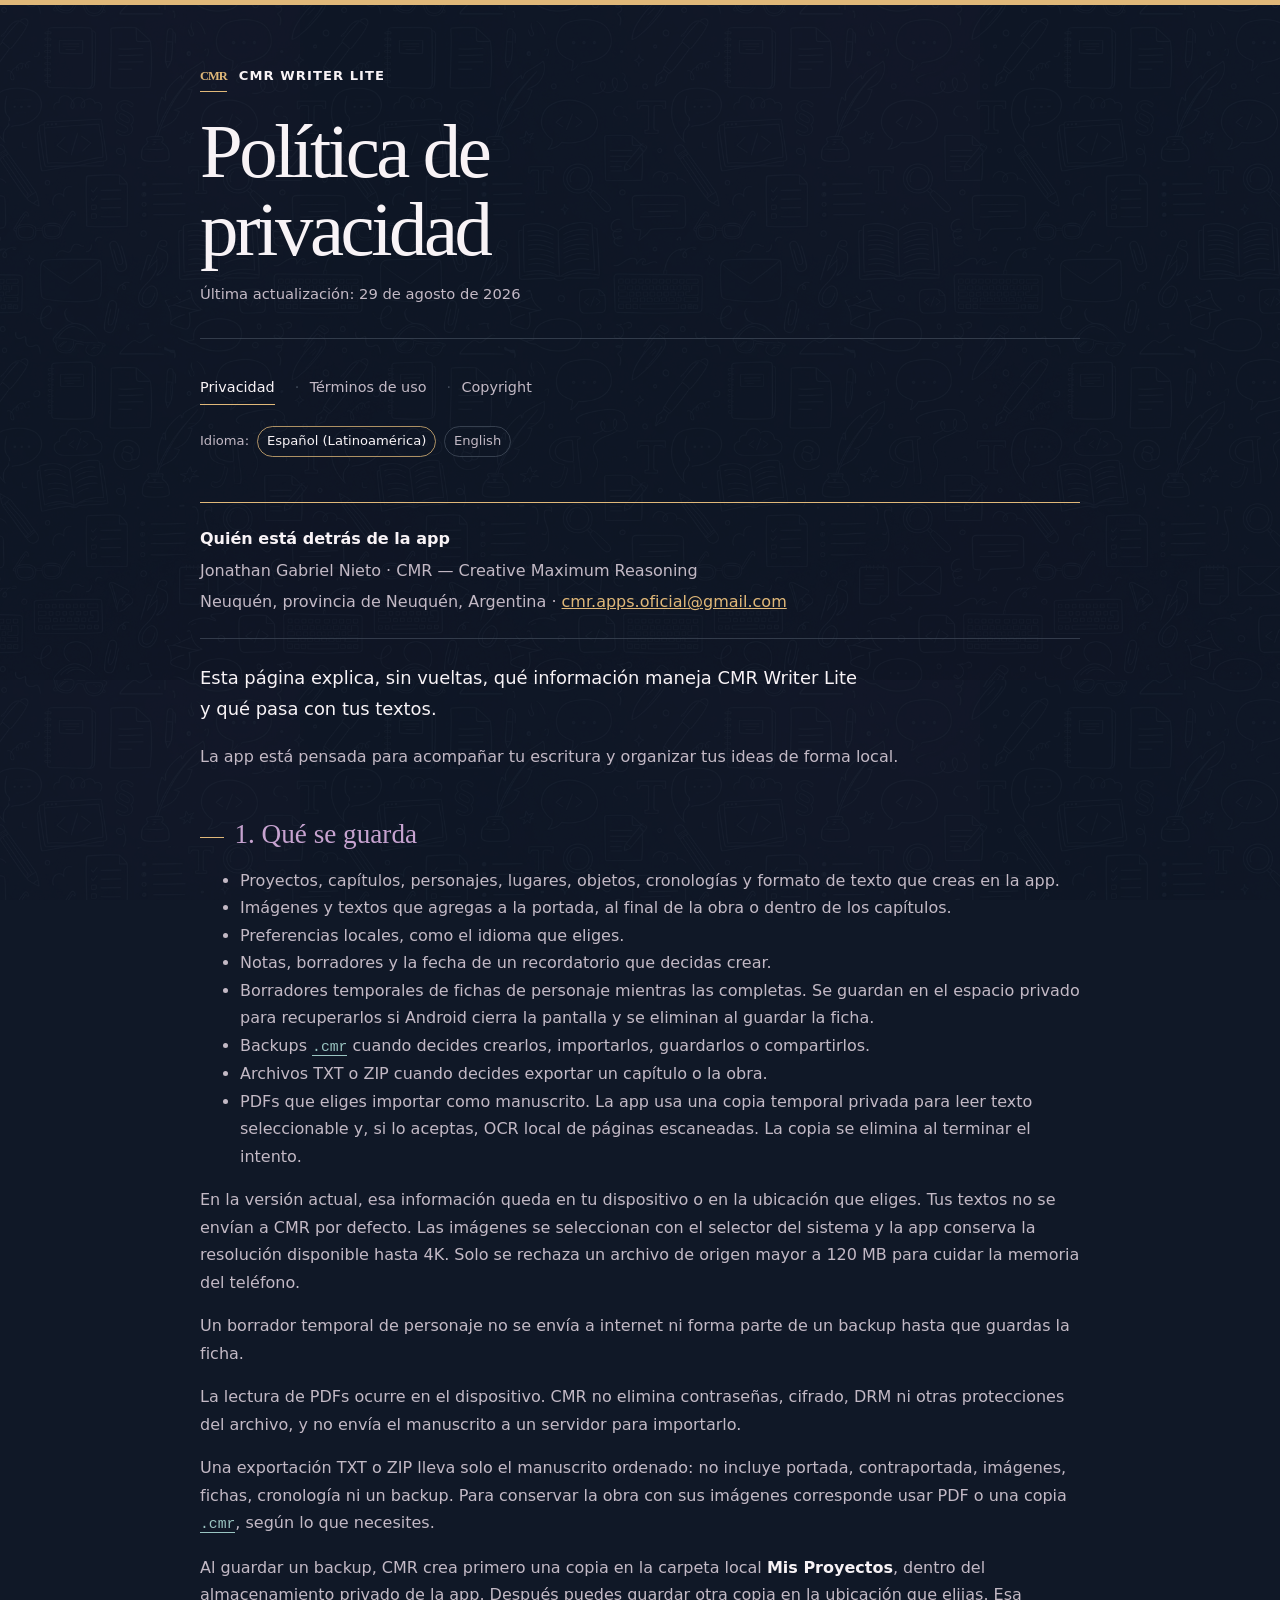
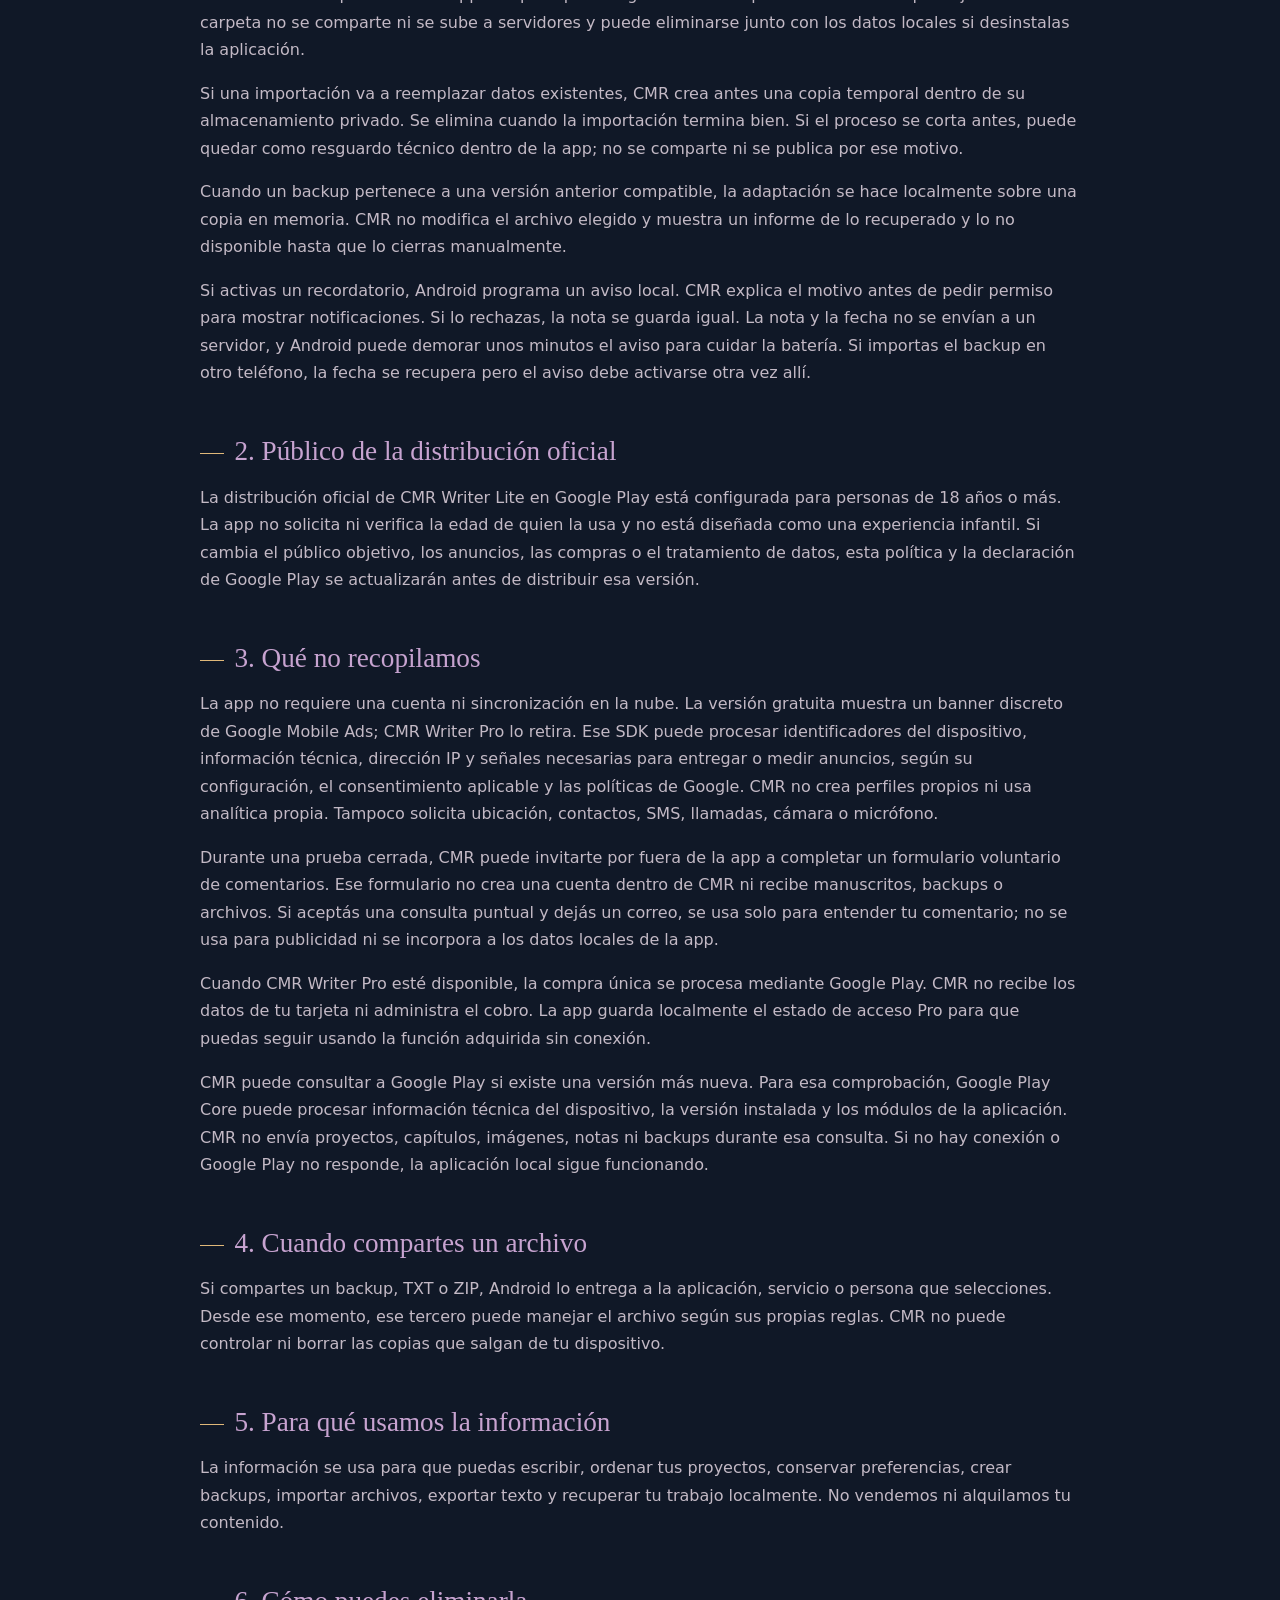
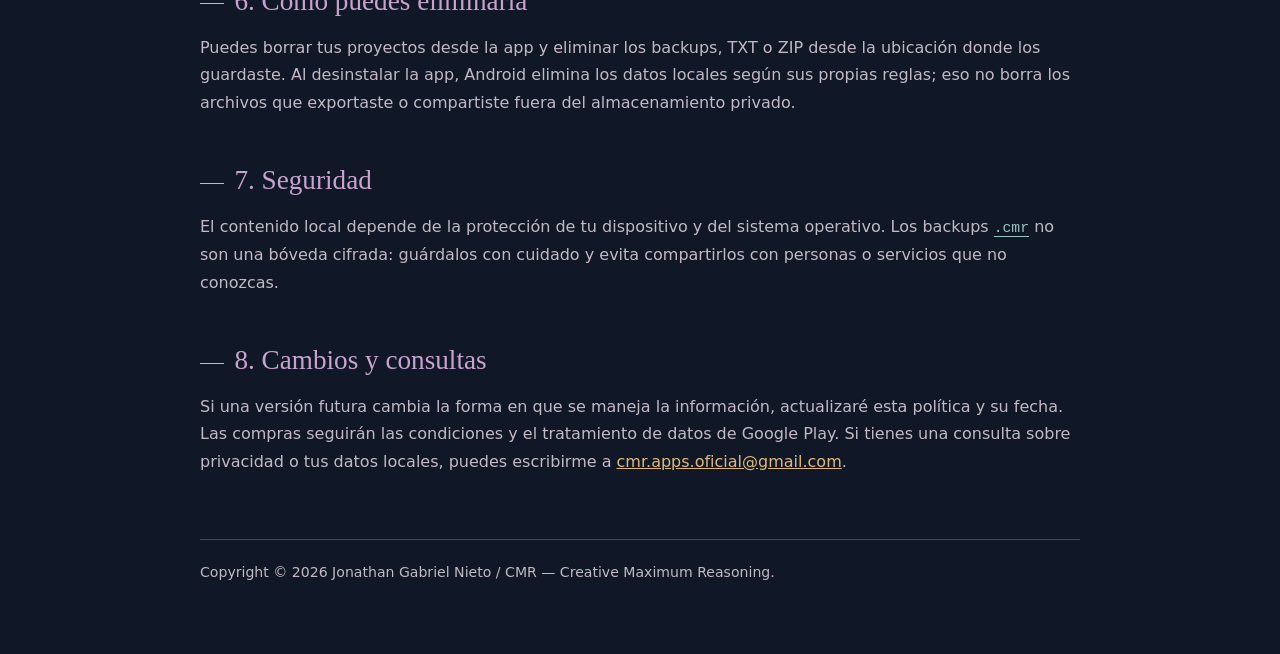
==== commit fe1b7cde: "Add files via upload" ====
--- a/index.html
+++ b/index.html
@@ -13,7 +13,7 @@
     <header>
       <div class="brand"><span class="brand-mark" aria-hidden="true">CMR</span> CMR Writer Lite</div>
       <h1>Política de privacidad</h1>
-      <p class="meta">Última actualización: 25 de agosto de 2026</p>
+      <p class="meta">Última actualización: 29 de agosto de 2026</p>
     </header>
 
     <nav aria-label="Documentos legales">
@@ -42,11 +42,13 @@
       <li>Imágenes y textos que agregas a la portada, al final de la obra o dentro de los capítulos.</li>
       <li>Preferencias locales, como el idioma que eliges.</li>
       <li>Notas, borradores y la fecha de un recordatorio que decidas crear.</li>
+      <li>Borradores temporales de fichas de personaje mientras las completas. Se guardan en el espacio privado para recuperarlos si Android cierra la pantalla y se eliminan al guardar la ficha.</li>
       <li>Backups <code>.cmr</code> cuando decides crearlos, importarlos, guardarlos o compartirlos.</li>
         <li>Archivos TXT o ZIP cuando decides exportar un capítulo o la obra.</li>
         <li>PDFs que eliges importar como manuscrito. La app usa una copia temporal privada para leer texto seleccionable y, si lo aceptas, OCR local de páginas escaneadas. La copia se elimina al terminar el intento.</li>
     </ul>
      <p>En la versión actual, esa información queda en tu dispositivo o en la ubicación que eliges. Tus textos no se envían a CMR por defecto. Las imágenes se seleccionan con el selector del sistema y la app conserva la resolución disponible hasta 4K. Solo se rechaza un archivo de origen mayor a 120 MB para cuidar la memoria del teléfono.</p>
+     <p>Un borrador temporal de personaje no se envía a internet ni forma parte de un backup hasta que guardas la ficha.</p>
      <p>La lectura de PDFs ocurre en el dispositivo. CMR no elimina contraseñas, cifrado, DRM ni otras protecciones del archivo, y no envía el manuscrito a un servidor para importarlo.</p>
      <p>Una exportación TXT o ZIP lleva solo el manuscrito ordenado: no incluye portada, contraportada, imágenes, fichas, cronología ni un backup. Para conservar la obra con sus imágenes corresponde usar PDF o una copia <code>.cmr</code>, según lo que necesites.</p>
      <p>Al guardar un backup, CMR crea primero una copia en la carpeta local <strong>Mis Proyectos</strong>, dentro del almacenamiento privado de la app. Después puedes guardar otra copia en la ubicación que elijas. Esa carpeta no se comparte ni se sube a servidores y puede eliminarse junto con los datos locales si desinstalas la aplicación.</p>
@@ -61,6 +63,7 @@
     <p>La app no requiere una cuenta ni sincronización en la nube. La versión gratuita muestra un banner discreto de Google Mobile Ads; CMR Writer Pro lo retira. Ese SDK puede procesar identificadores del dispositivo, información técnica, dirección IP y señales necesarias para entregar o medir anuncios, según su configuración, el consentimiento aplicable y las políticas de Google. CMR no crea perfiles propios ni usa analítica propia. Tampoco solicita ubicación, contactos, SMS, llamadas, cámara o micrófono.</p>
     <p>Durante una prueba cerrada, CMR puede invitarte por fuera de la app a completar un formulario voluntario de comentarios. Ese formulario no crea una cuenta dentro de CMR ni recibe manuscritos, backups o archivos. Si aceptás una consulta puntual y dejás un correo, se usa solo para entender tu comentario; no se usa para publicidad ni se incorpora a los datos locales de la app.</p>
     <p>Cuando CMR Writer Pro esté disponible, la compra única se procesa mediante Google Play. CMR no recibe los datos de tu tarjeta ni administra el cobro. La app guarda localmente el estado de acceso Pro para que puedas seguir usando la función adquirida sin conexión.</p>
+    <p>CMR puede consultar a Google Play si existe una versión más nueva. Para esa comprobación, Google Play Core puede procesar información técnica del dispositivo, la versión instalada y los módulos de la aplicación. CMR no envía proyectos, capítulos, imágenes, notas ni backups durante esa consulta. Si no hay conexión o Google Play no responde, la aplicación local sigue funcionando.</p>
 
     <h2>4. Cuando compartes un archivo</h2>
     <p>Si compartes un backup, TXT o ZIP, Android lo entrega a la aplicación, servicio o persona que selecciones. Desde ese momento, ese tercero puede manejar el archivo según sus propias reglas. CMR no puede controlar ni borrar las copias que salgan de tu dispositivo.</p>
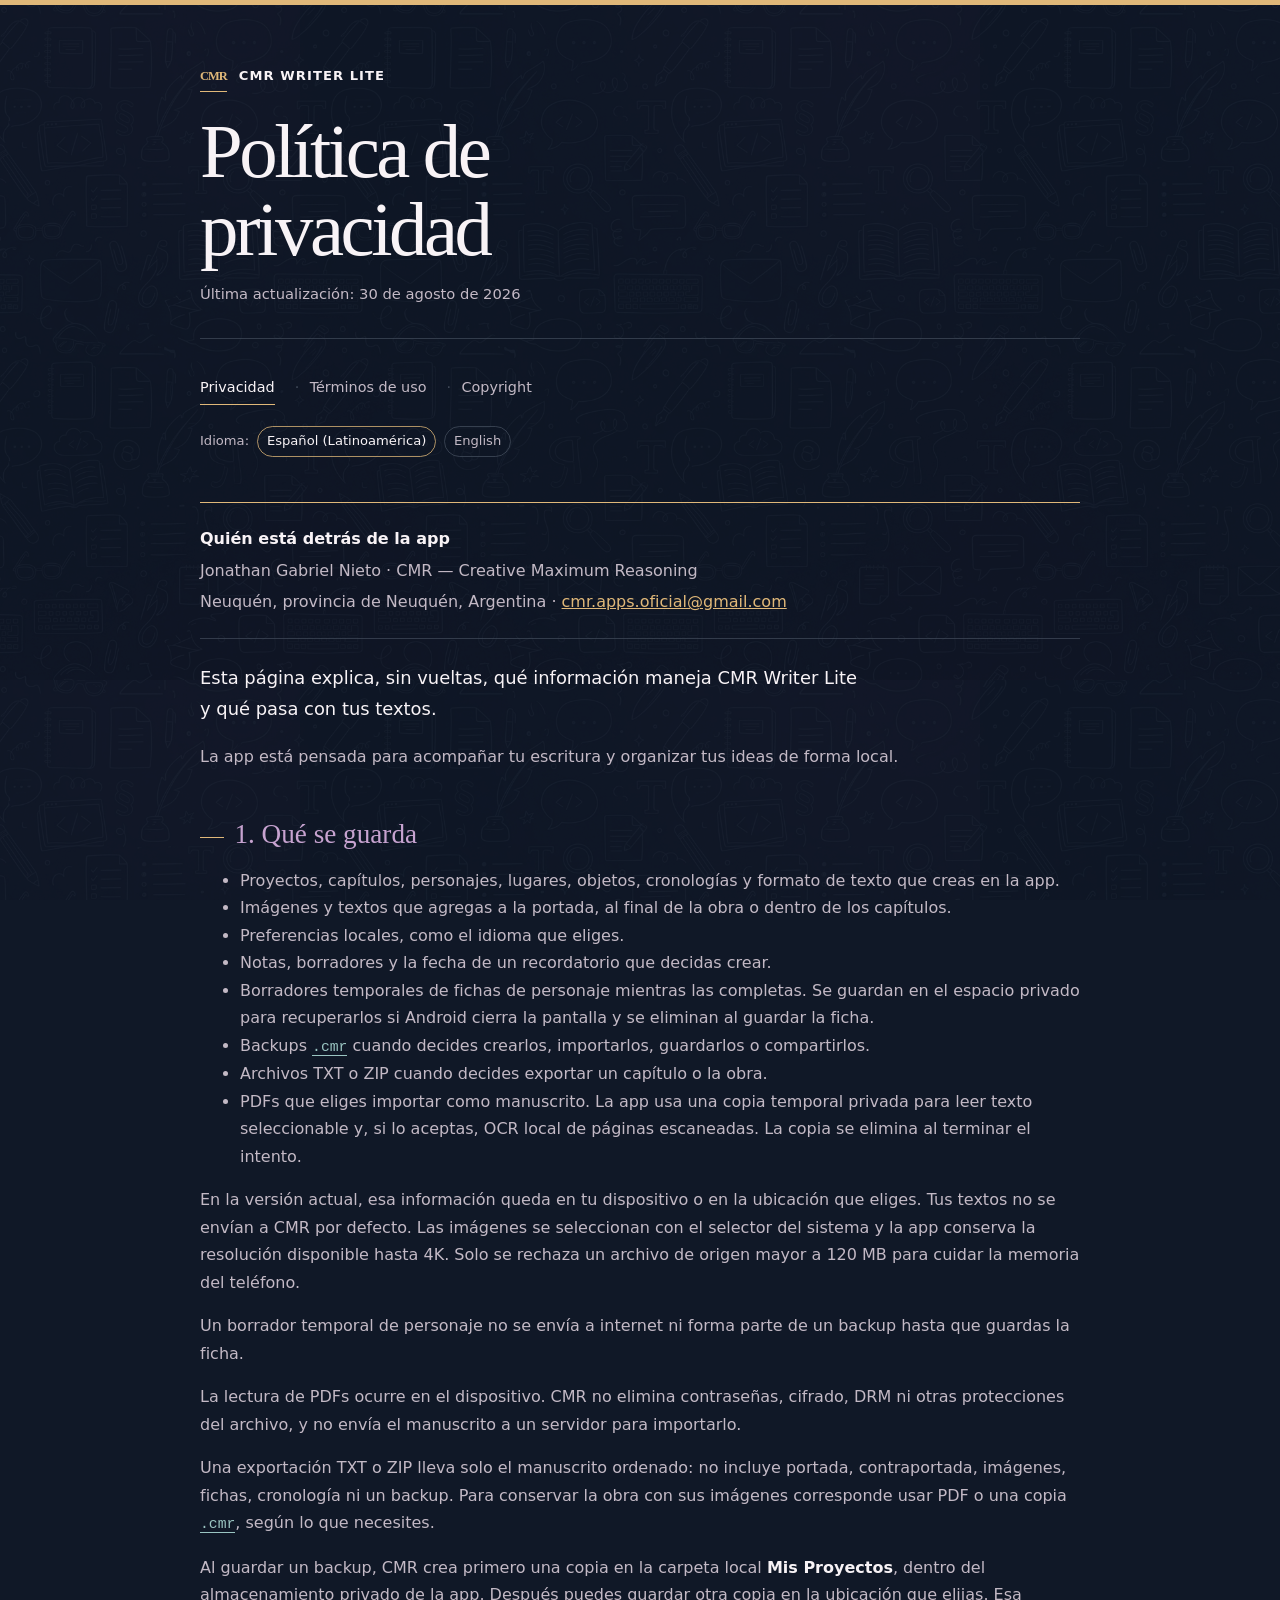
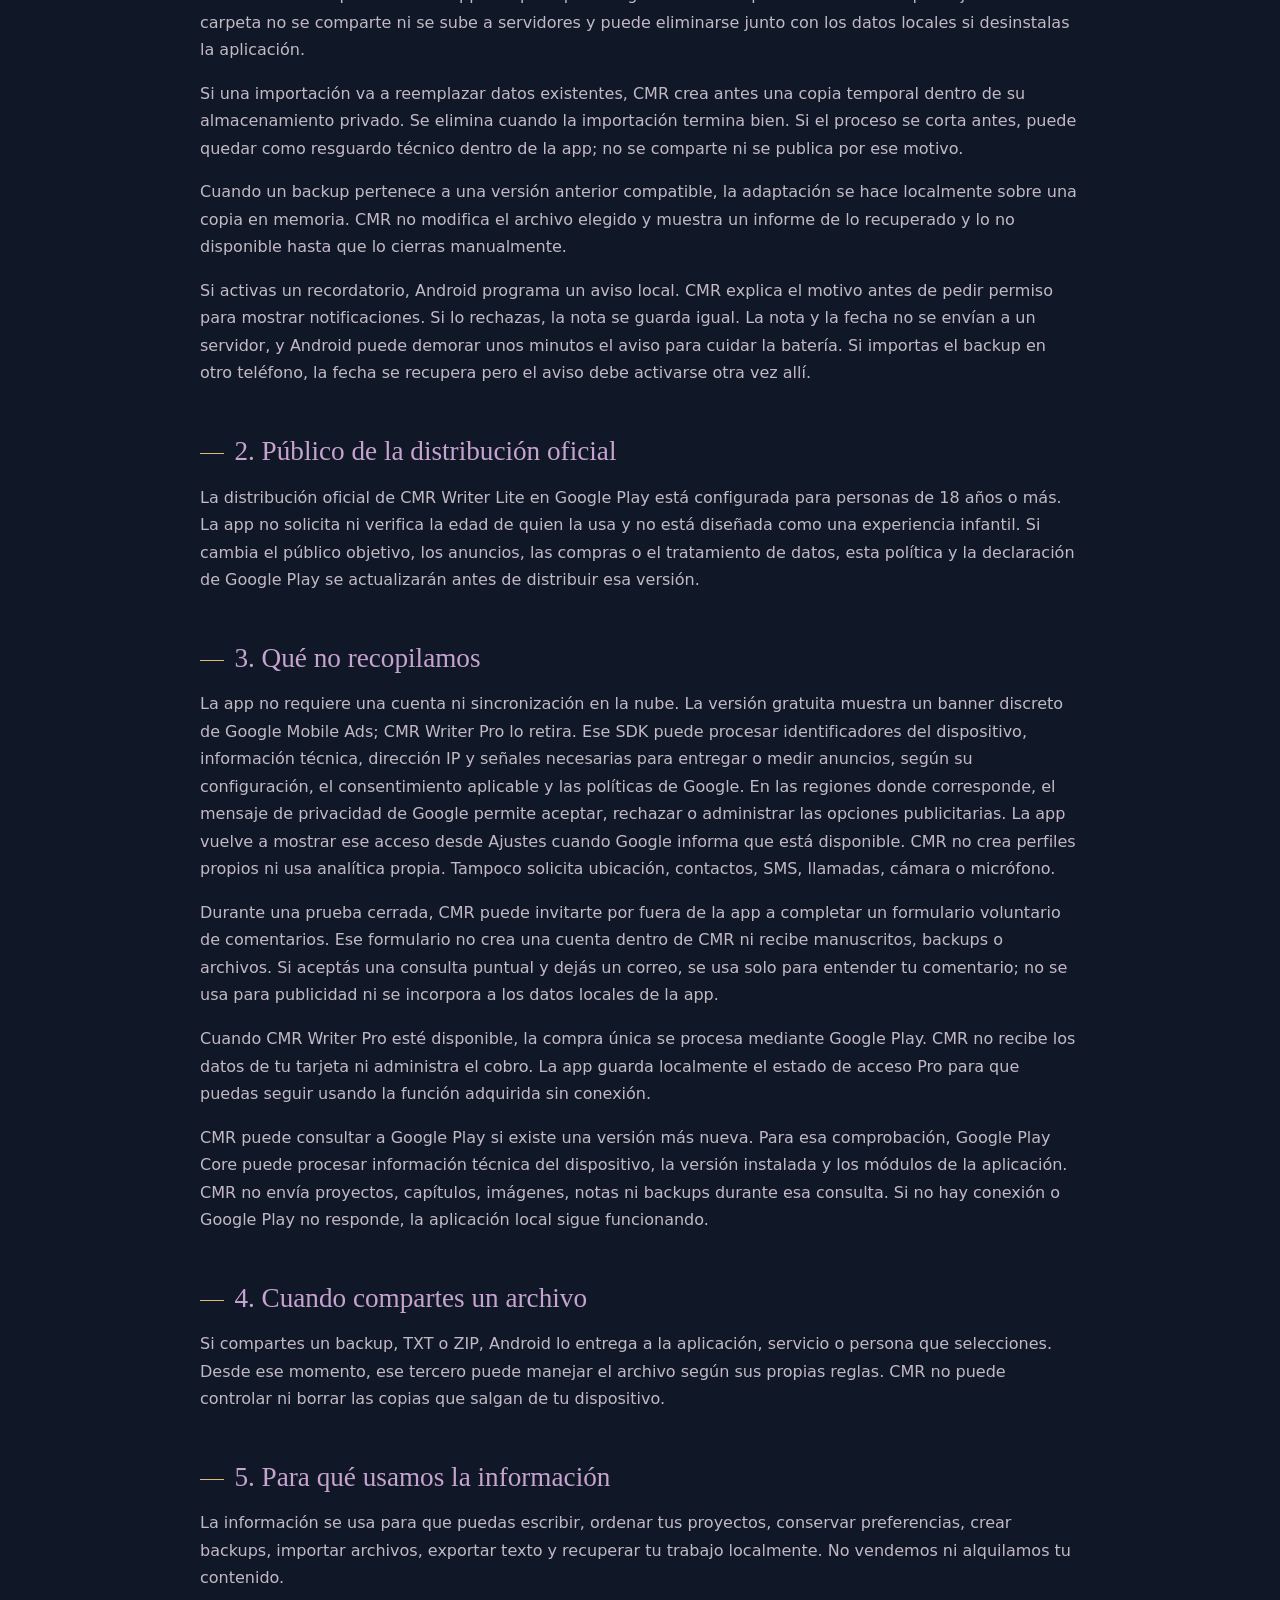
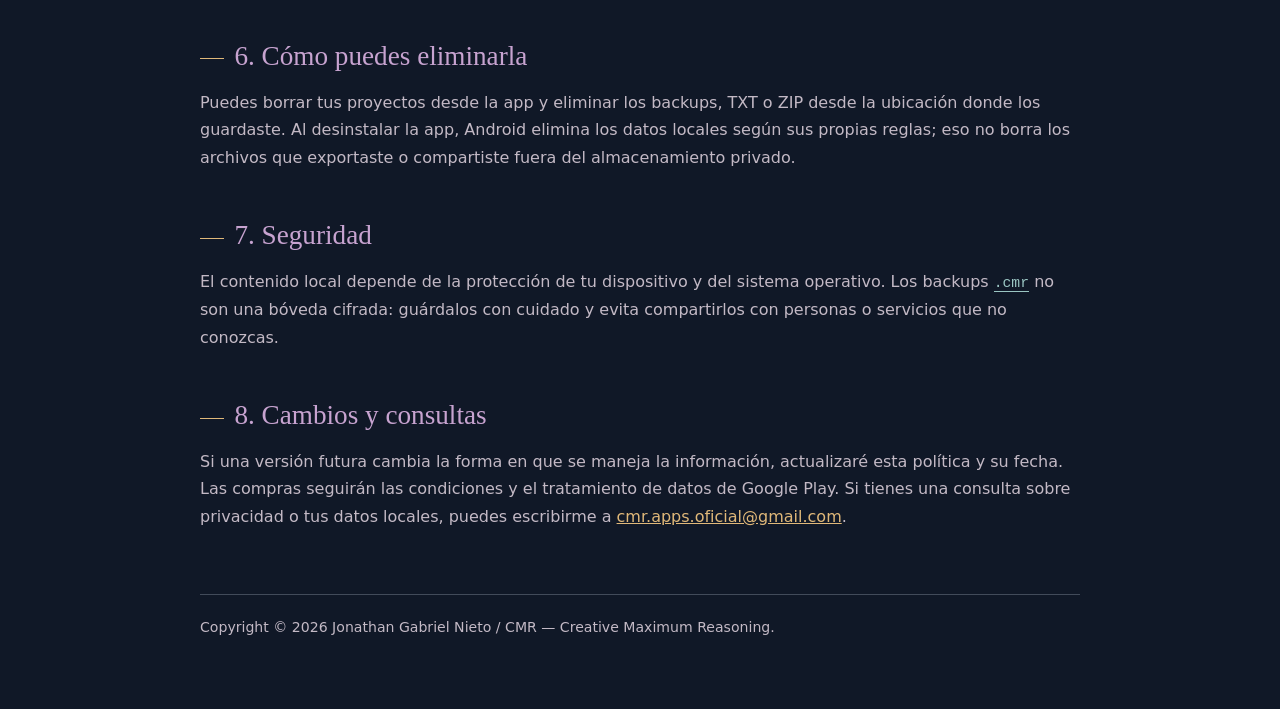
==== commit c2ad48c5: "Add files via upload" ====
--- a/index.html
+++ b/index.html
@@ -13,7 +13,7 @@
     <header>
       <div class="brand"><span class="brand-mark" aria-hidden="true">CMR</span> CMR Writer Lite</div>
       <h1>Política de privacidad</h1>
-      <p class="meta">Última actualización: 29 de agosto de 2026</p>
+      <p class="meta">Última actualización: 30 de agosto de 2026</p>
     </header>
 
     <nav aria-label="Documentos legales">
@@ -60,7 +60,7 @@
     <p>La distribución oficial de CMR Writer Lite en Google Play está configurada para personas de 18 años o más. La app no solicita ni verifica la edad de quien la usa y no está diseñada como una experiencia infantil. Si cambia el público objetivo, los anuncios, las compras o el tratamiento de datos, esta política y la declaración de Google Play se actualizarán antes de distribuir esa versión.</p>
 
     <h2>3. Qué no recopilamos</h2>
-    <p>La app no requiere una cuenta ni sincronización en la nube. La versión gratuita muestra un banner discreto de Google Mobile Ads; CMR Writer Pro lo retira. Ese SDK puede procesar identificadores del dispositivo, información técnica, dirección IP y señales necesarias para entregar o medir anuncios, según su configuración, el consentimiento aplicable y las políticas de Google. CMR no crea perfiles propios ni usa analítica propia. Tampoco solicita ubicación, contactos, SMS, llamadas, cámara o micrófono.</p>
+    <p>La app no requiere una cuenta ni sincronización en la nube. La versión gratuita muestra un banner discreto de Google Mobile Ads; CMR Writer Pro lo retira. Ese SDK puede procesar identificadores del dispositivo, información técnica, dirección IP y señales necesarias para entregar o medir anuncios, según su configuración, el consentimiento aplicable y las políticas de Google. En las regiones donde corresponde, el mensaje de privacidad de Google permite aceptar, rechazar o administrar las opciones publicitarias. La app vuelve a mostrar ese acceso desde Ajustes cuando Google informa que está disponible. CMR no crea perfiles propios ni usa analítica propia. Tampoco solicita ubicación, contactos, SMS, llamadas, cámara o micrófono.</p>
     <p>Durante una prueba cerrada, CMR puede invitarte por fuera de la app a completar un formulario voluntario de comentarios. Ese formulario no crea una cuenta dentro de CMR ni recibe manuscritos, backups o archivos. Si aceptás una consulta puntual y dejás un correo, se usa solo para entender tu comentario; no se usa para publicidad ni se incorpora a los datos locales de la app.</p>
     <p>Cuando CMR Writer Pro esté disponible, la compra única se procesa mediante Google Play. CMR no recibe los datos de tu tarjeta ni administra el cobro. La app guarda localmente el estado de acceso Pro para que puedas seguir usando la función adquirida sin conexión.</p>
     <p>CMR puede consultar a Google Play si existe una versión más nueva. Para esa comprobación, Google Play Core puede procesar información técnica del dispositivo, la versión instalada y los módulos de la aplicación. CMR no envía proyectos, capítulos, imágenes, notas ni backups durante esa consulta. Si no hay conexión o Google Play no responde, la aplicación local sigue funcionando.</p>
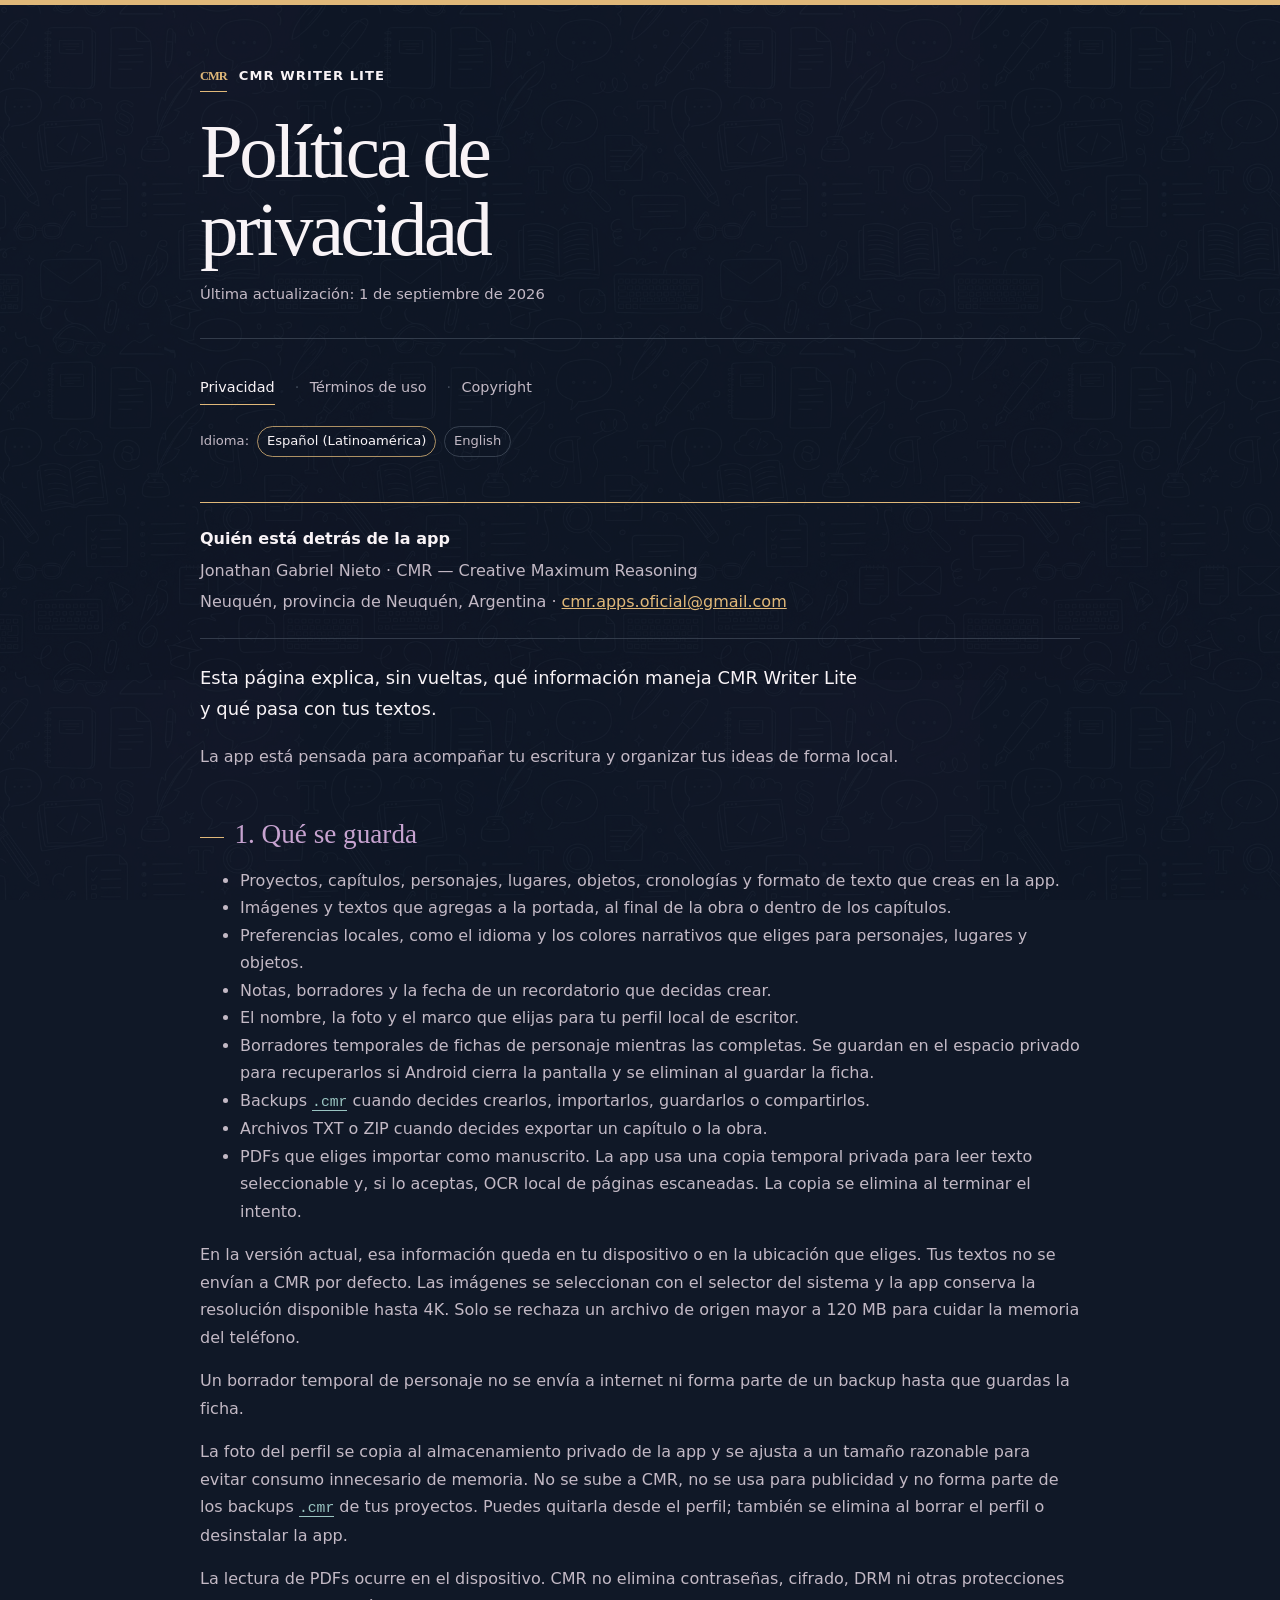
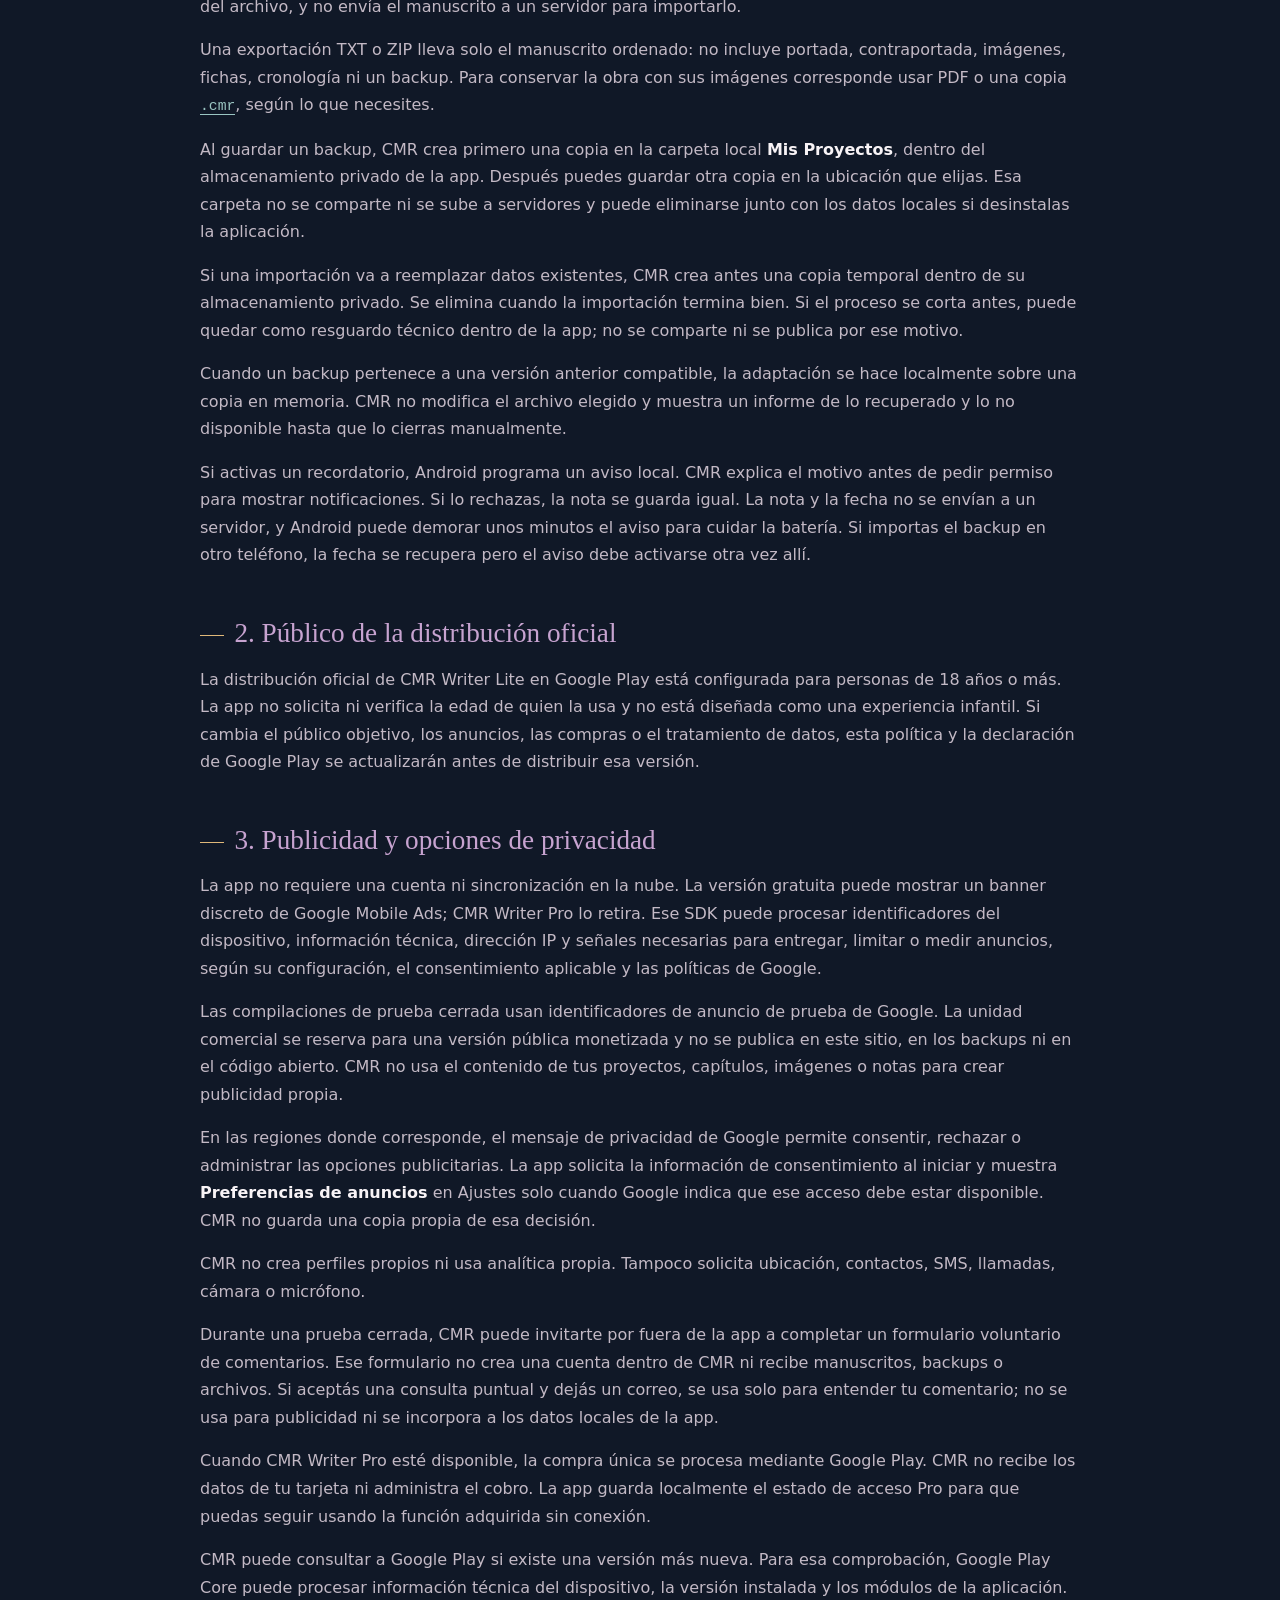
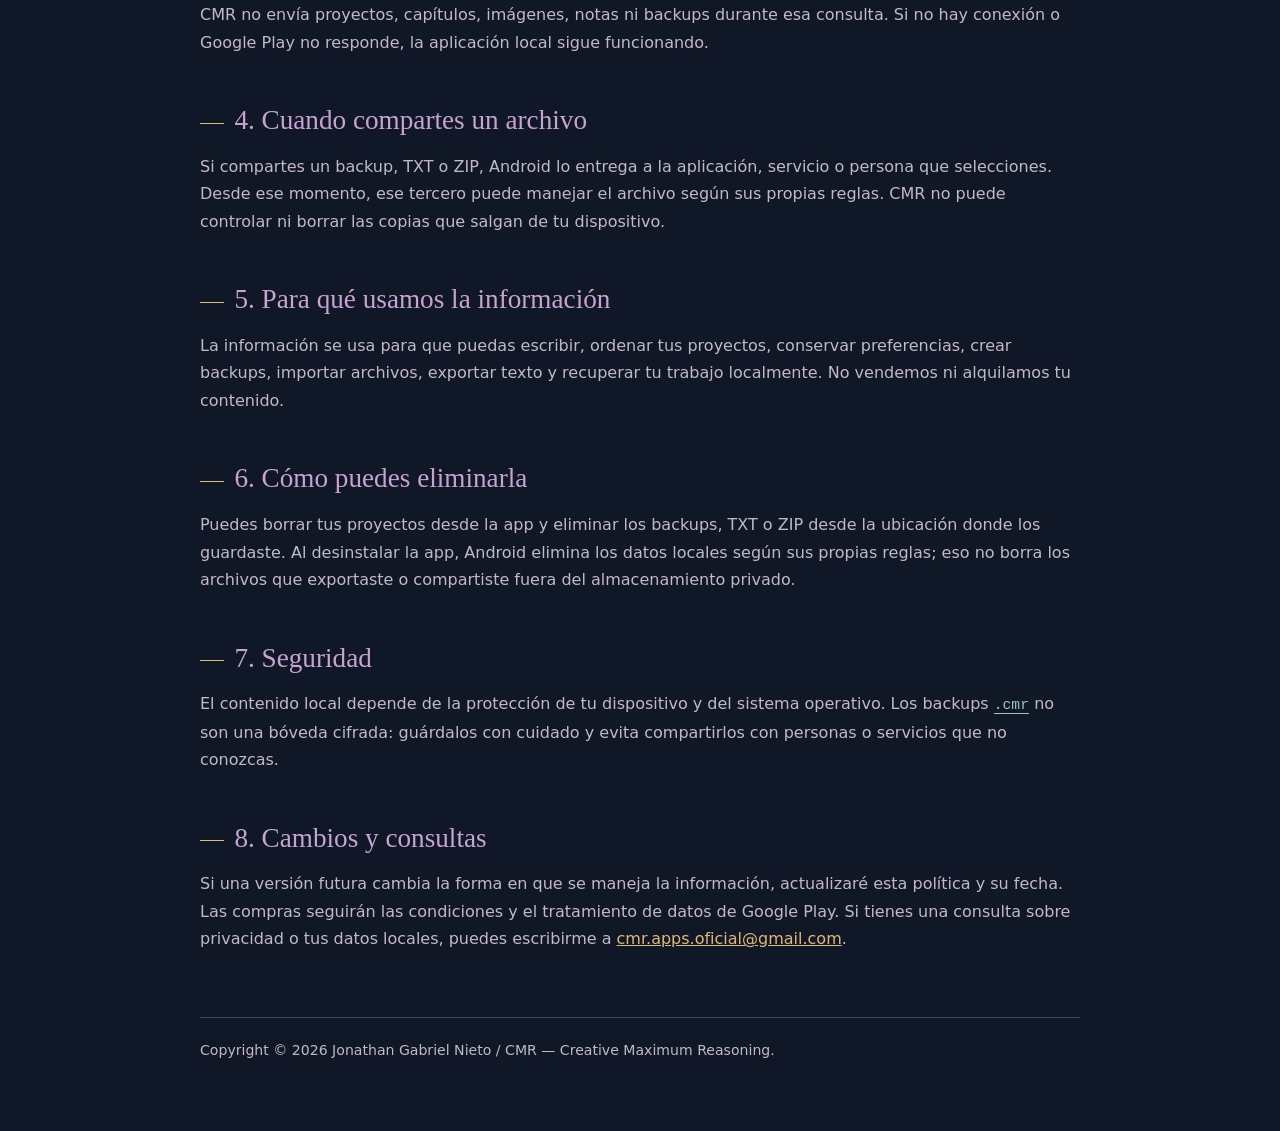
==== commit 13ea0b04: "Add files via upload" ====
--- a/index.html
+++ b/index.html
@@ -13,7 +13,7 @@
     <header>
       <div class="brand"><span class="brand-mark" aria-hidden="true">CMR</span> CMR Writer Lite</div>
       <h1>Política de privacidad</h1>
-      <p class="meta">Última actualización: 30 de agosto de 2026</p>
+      <p class="meta">Última actualización: 1 de septiembre de 2026</p>
     </header>
 
     <nav aria-label="Documentos legales">
@@ -40,8 +40,9 @@
     <ul>
      <li>Proyectos, capítulos, personajes, lugares, objetos, cronologías y formato de texto que creas en la app.</li>
       <li>Imágenes y textos que agregas a la portada, al final de la obra o dentro de los capítulos.</li>
-      <li>Preferencias locales, como el idioma que eliges.</li>
+            <li>Preferencias locales, como el idioma y los colores narrativos que eliges para personajes, lugares y objetos.</li>
       <li>Notas, borradores y la fecha de un recordatorio que decidas crear.</li>
+      <li>El nombre, la foto y el marco que elijas para tu perfil local de escritor.</li>
       <li>Borradores temporales de fichas de personaje mientras las completas. Se guardan en el espacio privado para recuperarlos si Android cierra la pantalla y se eliminan al guardar la ficha.</li>
       <li>Backups <code>.cmr</code> cuando decides crearlos, importarlos, guardarlos o compartirlos.</li>
         <li>Archivos TXT o ZIP cuando decides exportar un capítulo o la obra.</li>
@@ -49,6 +50,7 @@
     </ul>
      <p>En la versión actual, esa información queda en tu dispositivo o en la ubicación que eliges. Tus textos no se envían a CMR por defecto. Las imágenes se seleccionan con el selector del sistema y la app conserva la resolución disponible hasta 4K. Solo se rechaza un archivo de origen mayor a 120 MB para cuidar la memoria del teléfono.</p>
      <p>Un borrador temporal de personaje no se envía a internet ni forma parte de un backup hasta que guardas la ficha.</p>
+     <p>La foto del perfil se copia al almacenamiento privado de la app y se ajusta a un tamaño razonable para evitar consumo innecesario de memoria. No se sube a CMR, no se usa para publicidad y no forma parte de los backups <code>.cmr</code> de tus proyectos. Puedes quitarla desde el perfil; también se elimina al borrar el perfil o desinstalar la app.</p>
      <p>La lectura de PDFs ocurre en el dispositivo. CMR no elimina contraseñas, cifrado, DRM ni otras protecciones del archivo, y no envía el manuscrito a un servidor para importarlo.</p>
      <p>Una exportación TXT o ZIP lleva solo el manuscrito ordenado: no incluye portada, contraportada, imágenes, fichas, cronología ni un backup. Para conservar la obra con sus imágenes corresponde usar PDF o una copia <code>.cmr</code>, según lo que necesites.</p>
      <p>Al guardar un backup, CMR crea primero una copia en la carpeta local <strong>Mis Proyectos</strong>, dentro del almacenamiento privado de la app. Después puedes guardar otra copia en la ubicación que elijas. Esa carpeta no se comparte ni se sube a servidores y puede eliminarse junto con los datos locales si desinstalas la aplicación.</p>
@@ -59,8 +61,11 @@
     <h2>2. Público de la distribución oficial</h2>
     <p>La distribución oficial de CMR Writer Lite en Google Play está configurada para personas de 18 años o más. La app no solicita ni verifica la edad de quien la usa y no está diseñada como una experiencia infantil. Si cambia el público objetivo, los anuncios, las compras o el tratamiento de datos, esta política y la declaración de Google Play se actualizarán antes de distribuir esa versión.</p>
 
-    <h2>3. Qué no recopilamos</h2>
-    <p>La app no requiere una cuenta ni sincronización en la nube. La versión gratuita muestra un banner discreto de Google Mobile Ads; CMR Writer Pro lo retira. Ese SDK puede procesar identificadores del dispositivo, información técnica, dirección IP y señales necesarias para entregar o medir anuncios, según su configuración, el consentimiento aplicable y las políticas de Google. En las regiones donde corresponde, el mensaje de privacidad de Google permite aceptar, rechazar o administrar las opciones publicitarias. La app vuelve a mostrar ese acceso desde Ajustes cuando Google informa que está disponible. CMR no crea perfiles propios ni usa analítica propia. Tampoco solicita ubicación, contactos, SMS, llamadas, cámara o micrófono.</p>
+    <h2>3. Publicidad y opciones de privacidad</h2>
+    <p>La app no requiere una cuenta ni sincronización en la nube. La versión gratuita puede mostrar un banner discreto de Google Mobile Ads; CMR Writer Pro lo retira. Ese SDK puede procesar identificadores del dispositivo, información técnica, dirección IP y señales necesarias para entregar, limitar o medir anuncios, según su configuración, el consentimiento aplicable y las políticas de Google.</p>
+    <p>Las compilaciones de prueba cerrada usan identificadores de anuncio de prueba de Google. La unidad comercial se reserva para una versión pública monetizada y no se publica en este sitio, en los backups ni en el código abierto. CMR no usa el contenido de tus proyectos, capítulos, imágenes o notas para crear publicidad propia.</p>
+    <p>En las regiones donde corresponde, el mensaje de privacidad de Google permite consentir, rechazar o administrar las opciones publicitarias. La app solicita la información de consentimiento al iniciar y muestra <strong>Preferencias de anuncios</strong> en Ajustes solo cuando Google indica que ese acceso debe estar disponible. CMR no guarda una copia propia de esa decisión.</p>
+    <p>CMR no crea perfiles propios ni usa analítica propia. Tampoco solicita ubicación, contactos, SMS, llamadas, cámara o micrófono.</p>
     <p>Durante una prueba cerrada, CMR puede invitarte por fuera de la app a completar un formulario voluntario de comentarios. Ese formulario no crea una cuenta dentro de CMR ni recibe manuscritos, backups o archivos. Si aceptás una consulta puntual y dejás un correo, se usa solo para entender tu comentario; no se usa para publicidad ni se incorpora a los datos locales de la app.</p>
     <p>Cuando CMR Writer Pro esté disponible, la compra única se procesa mediante Google Play. CMR no recibe los datos de tu tarjeta ni administra el cobro. La app guarda localmente el estado de acceso Pro para que puedas seguir usando la función adquirida sin conexión.</p>
     <p>CMR puede consultar a Google Play si existe una versión más nueva. Para esa comprobación, Google Play Core puede procesar información técnica del dispositivo, la versión instalada y los módulos de la aplicación. CMR no envía proyectos, capítulos, imágenes, notas ni backups durante esa consulta. Si no hay conexión o Google Play no responde, la aplicación local sigue funcionando.</p>
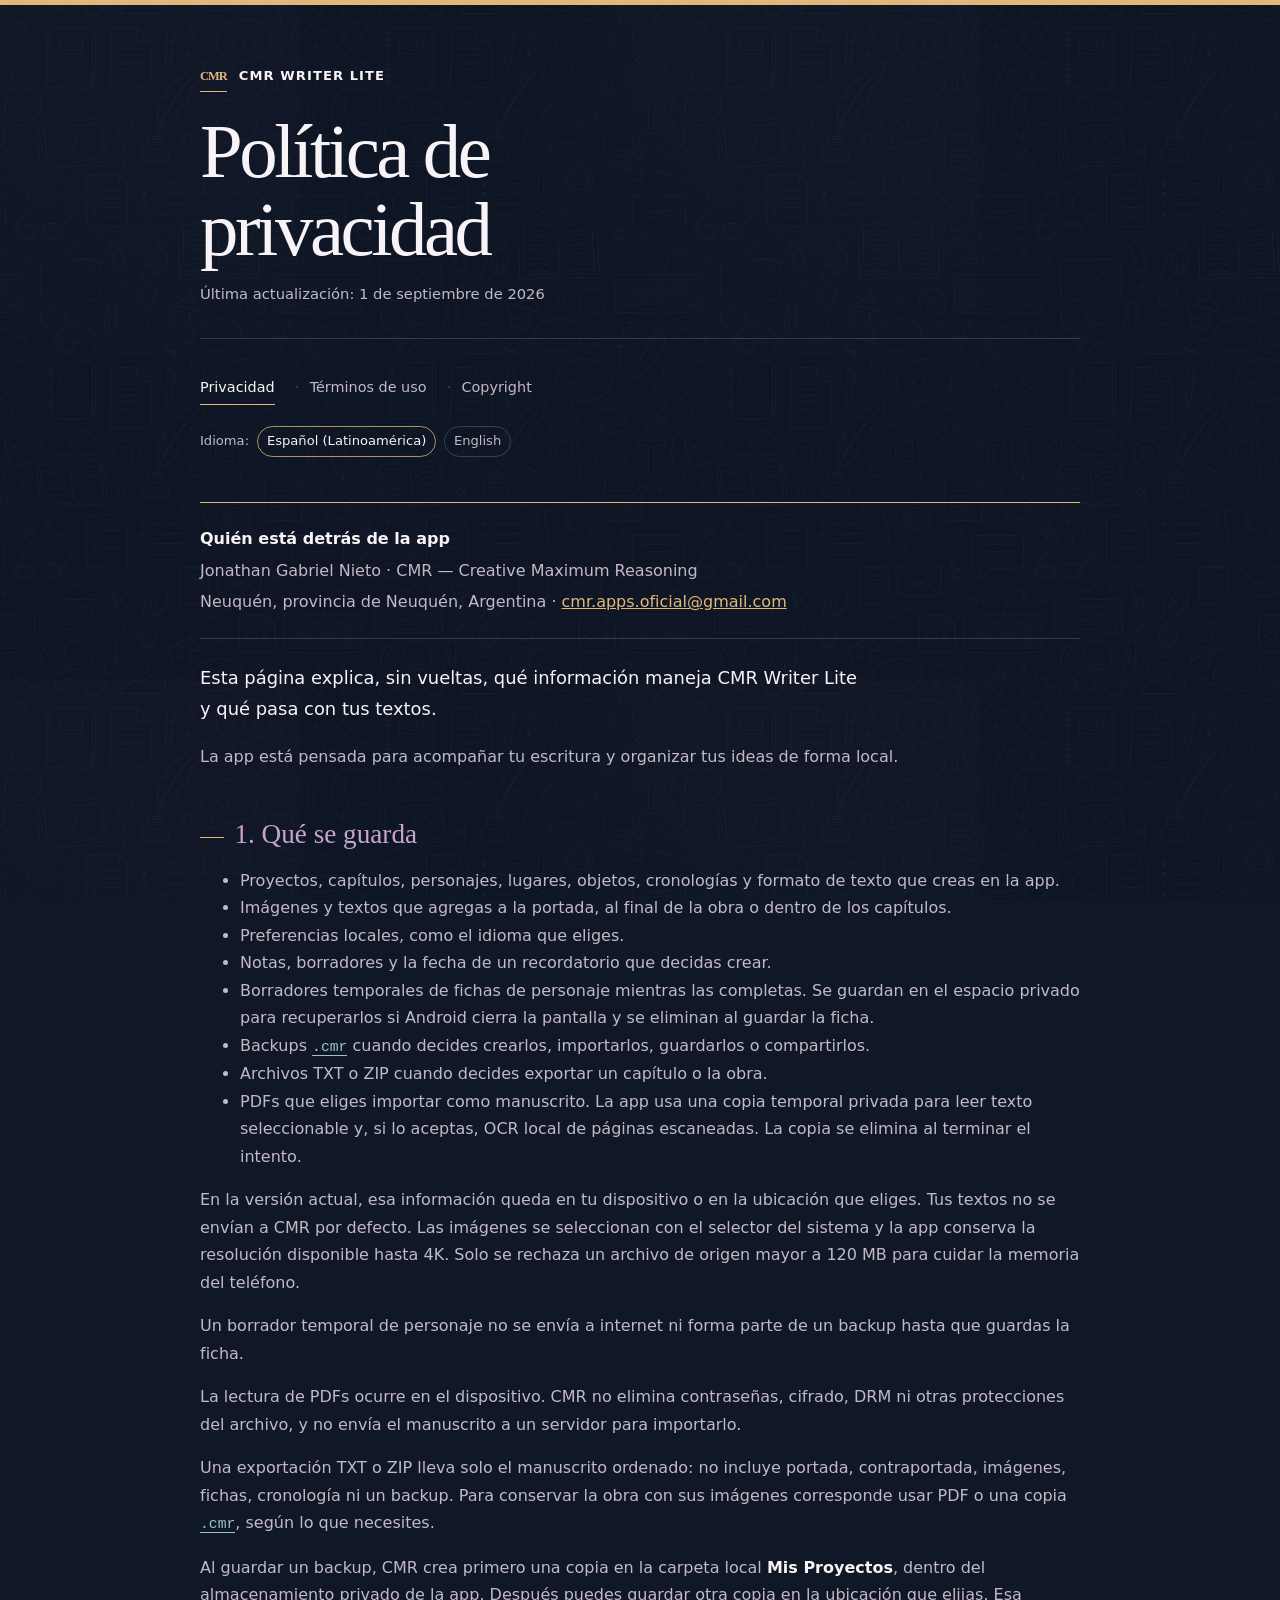
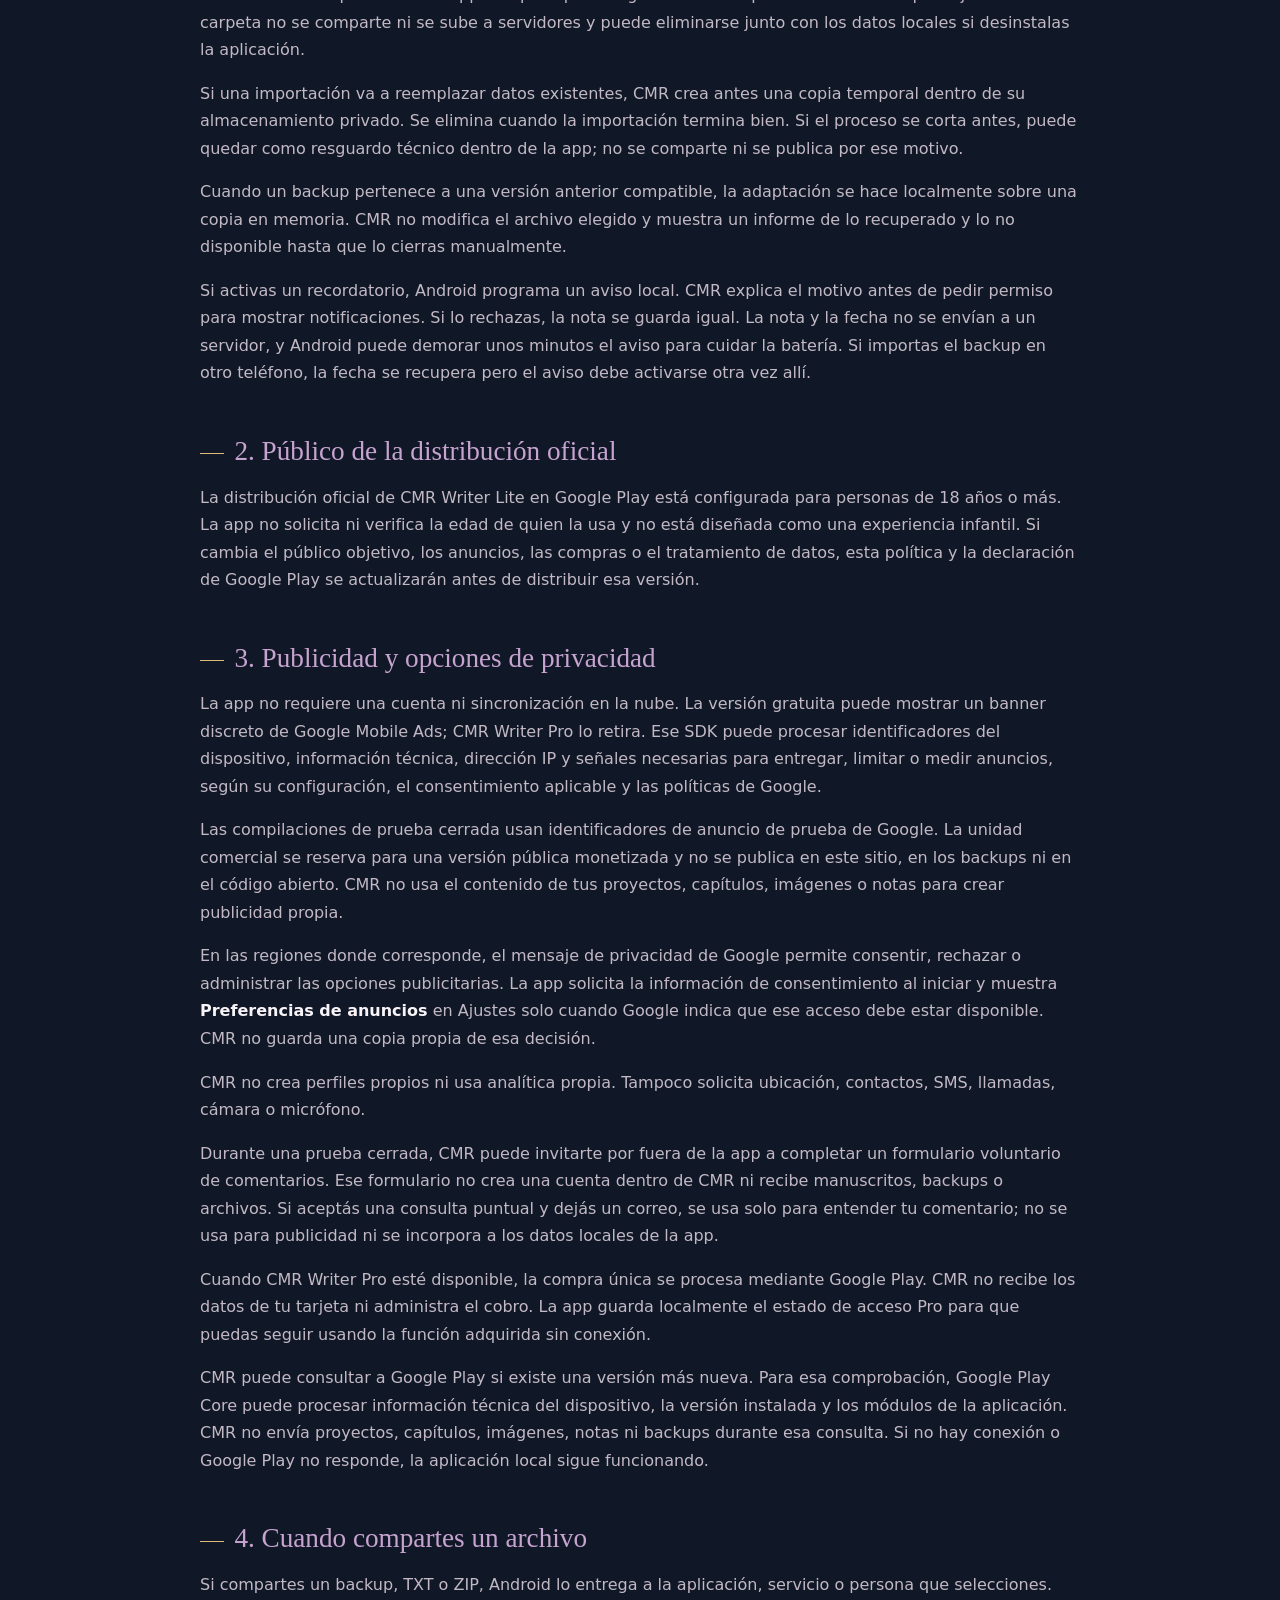
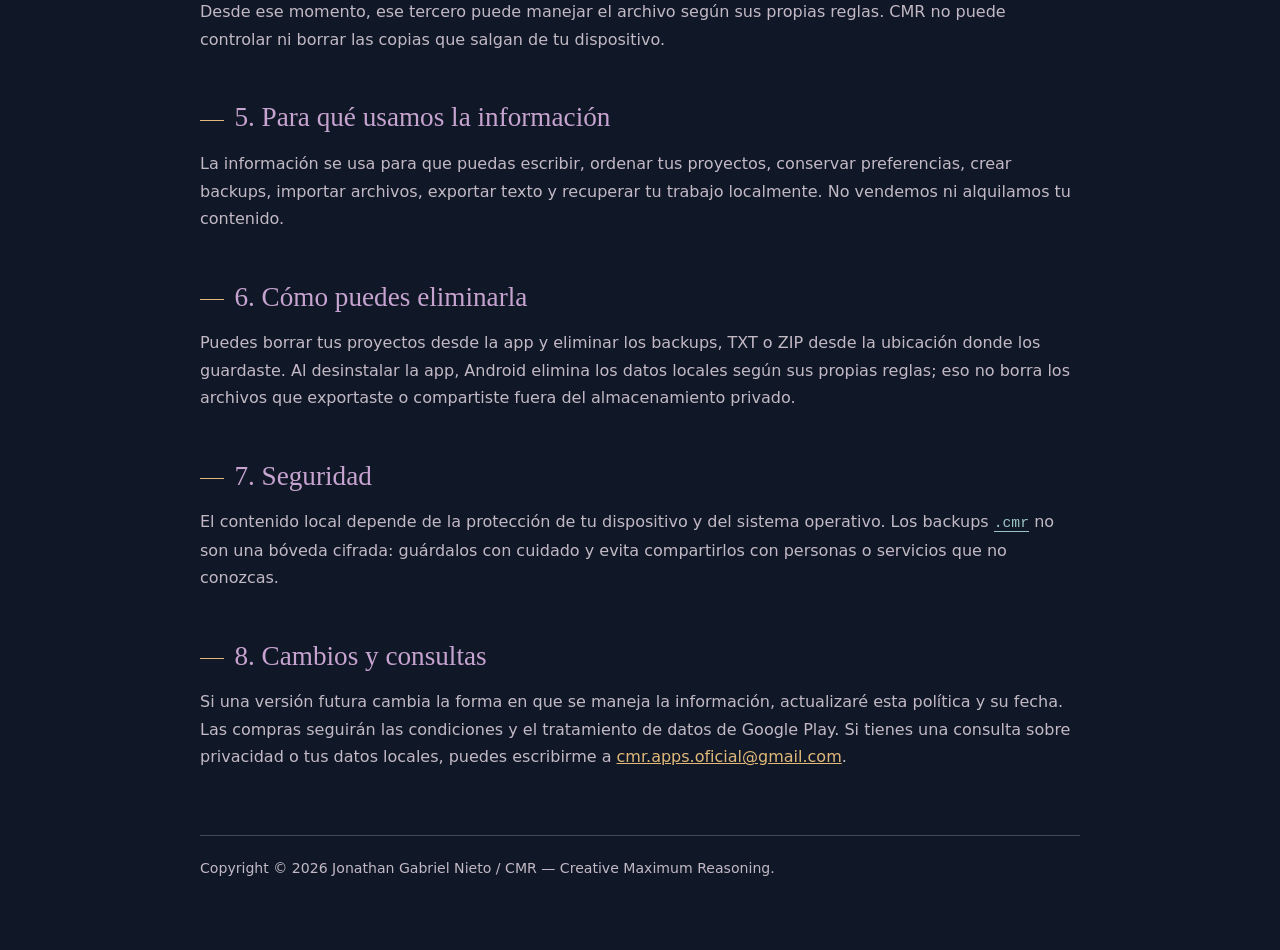
==== commit 7f9a5daa: "Add files via upload" ====
--- a/index.html
+++ b/index.html
@@ -1,91 +1,89 @@
-<!doctype html>
-<html lang="es-419">
-<head>
-  <meta charset="utf-8">
-  <meta name="viewport" content="width=device-width, initial-scale=1">
-  <meta name="description" content="Política de privacidad de CMR Writer Lite.">
-  <title>Privacidad | CMR Writer Lite</title>
-  <link rel="icon" href="favicon.ico" sizes="any">
-  <link rel="stylesheet" href="styles.css">
-</head>
-<body>
-  <main class="shell">
-    <header>
-      <div class="brand"><span class="brand-mark" aria-hidden="true">CMR</span> CMR Writer Lite</div>
-      <h1>Política de privacidad</h1>
+<!doctype html>
+<html lang="es-419">
+<head>
+  <meta charset="utf-8">
+  <meta name="viewport" content="width=device-width, initial-scale=1">
+  <meta name="description" content="Política de privacidad de CMR Writer Lite.">
+  <title>Privacidad | CMR Writer Lite</title>
+  <link rel="icon" href="favicon.ico" sizes="any">
+  <link rel="stylesheet" href="styles.css">
+</head>
+<body>
+  <main class="shell">
+    <header>
+      <div class="brand"><span class="brand-mark" aria-hidden="true">CMR</span> CMR Writer Lite</div>
+      <h1>Política de privacidad</h1>
       <p class="meta">Última actualización: 1 de septiembre de 2026</p>
-    </header>
-
-    <nav aria-label="Documentos legales">
-      <a href="index.html" aria-current="page">Privacidad</a>
-      <a href="terms.html">Términos de uso</a>
-      <a href="copyright.html">Copyright</a>
-    </nav>
-    <div class="language-switch" aria-label="Idioma de los documentos">
-      <span>Idioma:</span>
-      <a href="index.html" lang="es-419" aria-current="true">Español (Latinoamérica)</a>
-      <a href="en/index.html" lang="en">English</a>
-    </div>
-
-    <section class="identity" aria-label="Datos de contacto">
-      <p><strong>Quién está detrás de la app</strong></p>
-      <p>Jonathan Gabriel Nieto · CMR — Creative Maximum Reasoning</p>
-      <p>Neuquén, provincia de Neuquén, Argentina · <a href="mailto:cmr.apps.oficial@gmail.com">cmr.apps.oficial@gmail.com</a></p>
-    </section>
-
-    <p class="lead">Esta página explica, sin vueltas, qué información maneja CMR Writer Lite y qué pasa con tus textos.</p>
-    <p>La app está pensada para acompañar tu escritura y organizar tus ideas de forma local.</p>
-
-    <h2>1. Qué se guarda</h2>
-    <ul>
-     <li>Proyectos, capítulos, personajes, lugares, objetos, cronologías y formato de texto que creas en la app.</li>
-      <li>Imágenes y textos que agregas a la portada, al final de la obra o dentro de los capítulos.</li>
-            <li>Preferencias locales, como el idioma y los colores narrativos que eliges para personajes, lugares y objetos.</li>
-      <li>Notas, borradores y la fecha de un recordatorio que decidas crear.</li>
-      <li>El nombre, la foto y el marco que elijas para tu perfil local de escritor.</li>
-      <li>Borradores temporales de fichas de personaje mientras las completas. Se guardan en el espacio privado para recuperarlos si Android cierra la pantalla y se eliminan al guardar la ficha.</li>
-      <li>Backups <code>.cmr</code> cuando decides crearlos, importarlos, guardarlos o compartirlos.</li>
-        <li>Archivos TXT o ZIP cuando decides exportar un capítulo o la obra.</li>
-        <li>PDFs que eliges importar como manuscrito. La app usa una copia temporal privada para leer texto seleccionable y, si lo aceptas, OCR local de páginas escaneadas. La copia se elimina al terminar el intento.</li>
-    </ul>
-     <p>En la versión actual, esa información queda en tu dispositivo o en la ubicación que eliges. Tus textos no se envían a CMR por defecto. Las imágenes se seleccionan con el selector del sistema y la app conserva la resolución disponible hasta 4K. Solo se rechaza un archivo de origen mayor a 120 MB para cuidar la memoria del teléfono.</p>
-     <p>Un borrador temporal de personaje no se envía a internet ni forma parte de un backup hasta que guardas la ficha.</p>
-     <p>La foto del perfil se copia al almacenamiento privado de la app y se ajusta a un tamaño razonable para evitar consumo innecesario de memoria. No se sube a CMR, no se usa para publicidad y no forma parte de los backups <code>.cmr</code> de tus proyectos. Puedes quitarla desde el perfil; también se elimina al borrar el perfil o desinstalar la app.</p>
-     <p>La lectura de PDFs ocurre en el dispositivo. CMR no elimina contraseñas, cifrado, DRM ni otras protecciones del archivo, y no envía el manuscrito a un servidor para importarlo.</p>
-     <p>Una exportación TXT o ZIP lleva solo el manuscrito ordenado: no incluye portada, contraportada, imágenes, fichas, cronología ni un backup. Para conservar la obra con sus imágenes corresponde usar PDF o una copia <code>.cmr</code>, según lo que necesites.</p>
-     <p>Al guardar un backup, CMR crea primero una copia en la carpeta local <strong>Mis Proyectos</strong>, dentro del almacenamiento privado de la app. Después puedes guardar otra copia en la ubicación que elijas. Esa carpeta no se comparte ni se sube a servidores y puede eliminarse junto con los datos locales si desinstalas la aplicación.</p>
-    <p>Si una importación va a reemplazar datos existentes, CMR crea antes una copia temporal dentro de su almacenamiento privado. Se elimina cuando la importación termina bien. Si el proceso se corta antes, puede quedar como resguardo técnico dentro de la app; no se comparte ni se publica por ese motivo.</p>
-    <p>Cuando un backup pertenece a una versión anterior compatible, la adaptación se hace localmente sobre una copia en memoria. CMR no modifica el archivo elegido y muestra un informe de lo recuperado y lo no disponible hasta que lo cierras manualmente.</p>
-    <p>Si activas un recordatorio, Android programa un aviso local. CMR explica el motivo antes de pedir permiso para mostrar notificaciones. Si lo rechazas, la nota se guarda igual. La nota y la fecha no se envían a un servidor, y Android puede demorar unos minutos el aviso para cuidar la batería. Si importas el backup en otro teléfono, la fecha se recupera pero el aviso debe activarse otra vez allí.</p>
-
-    <h2>2. Público de la distribución oficial</h2>
-    <p>La distribución oficial de CMR Writer Lite en Google Play está configurada para personas de 18 años o más. La app no solicita ni verifica la edad de quien la usa y no está diseñada como una experiencia infantil. Si cambia el público objetivo, los anuncios, las compras o el tratamiento de datos, esta política y la declaración de Google Play se actualizarán antes de distribuir esa versión.</p>
-
+    </header>
+
+    <nav aria-label="Documentos legales">
+      <a href="index.html" aria-current="page">Privacidad</a>
+      <a href="terms.html">Términos de uso</a>
+      <a href="copyright.html">Copyright</a>
+    </nav>
+    <div class="language-switch" aria-label="Idioma de los documentos">
+      <span>Idioma:</span>
+      <a href="index.html" lang="es-419" aria-current="true">Español (Latinoamérica)</a>
+      <a href="en/index.html" lang="en">English</a>
+    </div>
+
+    <section class="identity" aria-label="Datos de contacto">
+      <p><strong>Quién está detrás de la app</strong></p>
+      <p>Jonathan Gabriel Nieto · CMR — Creative Maximum Reasoning</p>
+      <p>Neuquén, provincia de Neuquén, Argentina · <a href="mailto:cmr.apps.oficial@gmail.com">cmr.apps.oficial@gmail.com</a></p>
+    </section>
+
+    <p class="lead">Esta página explica, sin vueltas, qué información maneja CMR Writer Lite y qué pasa con tus textos.</p>
+    <p>La app está pensada para acompañar tu escritura y organizar tus ideas de forma local.</p>
+
+    <h2>1. Qué se guarda</h2>
+    <ul>
+     <li>Proyectos, capítulos, personajes, lugares, objetos, cronologías y formato de texto que creas en la app.</li>
+      <li>Imágenes y textos que agregas a la portada, al final de la obra o dentro de los capítulos.</li>
+      <li>Preferencias locales, como el idioma que eliges.</li>
+      <li>Notas, borradores y la fecha de un recordatorio que decidas crear.</li>
+      <li>Borradores temporales de fichas de personaje mientras las completas. Se guardan en el espacio privado para recuperarlos si Android cierra la pantalla y se eliminan al guardar la ficha.</li>
+      <li>Backups <code>.cmr</code> cuando decides crearlos, importarlos, guardarlos o compartirlos.</li>
+        <li>Archivos TXT o ZIP cuando decides exportar un capítulo o la obra.</li>
+        <li>PDFs que eliges importar como manuscrito. La app usa una copia temporal privada para leer texto seleccionable y, si lo aceptas, OCR local de páginas escaneadas. La copia se elimina al terminar el intento.</li>
+    </ul>
+     <p>En la versión actual, esa información queda en tu dispositivo o en la ubicación que eliges. Tus textos no se envían a CMR por defecto. Las imágenes se seleccionan con el selector del sistema y la app conserva la resolución disponible hasta 4K. Solo se rechaza un archivo de origen mayor a 120 MB para cuidar la memoria del teléfono.</p>
+     <p>Un borrador temporal de personaje no se envía a internet ni forma parte de un backup hasta que guardas la ficha.</p>
+     <p>La lectura de PDFs ocurre en el dispositivo. CMR no elimina contraseñas, cifrado, DRM ni otras protecciones del archivo, y no envía el manuscrito a un servidor para importarlo.</p>
+     <p>Una exportación TXT o ZIP lleva solo el manuscrito ordenado: no incluye portada, contraportada, imágenes, fichas, cronología ni un backup. Para conservar la obra con sus imágenes corresponde usar PDF o una copia <code>.cmr</code>, según lo que necesites.</p>
+     <p>Al guardar un backup, CMR crea primero una copia en la carpeta local <strong>Mis Proyectos</strong>, dentro del almacenamiento privado de la app. Después puedes guardar otra copia en la ubicación que elijas. Esa carpeta no se comparte ni se sube a servidores y puede eliminarse junto con los datos locales si desinstalas la aplicación.</p>
+    <p>Si una importación va a reemplazar datos existentes, CMR crea antes una copia temporal dentro de su almacenamiento privado. Se elimina cuando la importación termina bien. Si el proceso se corta antes, puede quedar como resguardo técnico dentro de la app; no se comparte ni se publica por ese motivo.</p>
+    <p>Cuando un backup pertenece a una versión anterior compatible, la adaptación se hace localmente sobre una copia en memoria. CMR no modifica el archivo elegido y muestra un informe de lo recuperado y lo no disponible hasta que lo cierras manualmente.</p>
+    <p>Si activas un recordatorio, Android programa un aviso local. CMR explica el motivo antes de pedir permiso para mostrar notificaciones. Si lo rechazas, la nota se guarda igual. La nota y la fecha no se envían a un servidor, y Android puede demorar unos minutos el aviso para cuidar la batería. Si importas el backup en otro teléfono, la fecha se recupera pero el aviso debe activarse otra vez allí.</p>
+
+    <h2>2. Público de la distribución oficial</h2>
+    <p>La distribución oficial de CMR Writer Lite en Google Play está configurada para personas de 18 años o más. La app no solicita ni verifica la edad de quien la usa y no está diseñada como una experiencia infantil. Si cambia el público objetivo, los anuncios, las compras o el tratamiento de datos, esta política y la declaración de Google Play se actualizarán antes de distribuir esa versión.</p>
+
     <h2>3. Publicidad y opciones de privacidad</h2>
     <p>La app no requiere una cuenta ni sincronización en la nube. La versión gratuita puede mostrar un banner discreto de Google Mobile Ads; CMR Writer Pro lo retira. Ese SDK puede procesar identificadores del dispositivo, información técnica, dirección IP y señales necesarias para entregar, limitar o medir anuncios, según su configuración, el consentimiento aplicable y las políticas de Google.</p>
     <p>Las compilaciones de prueba cerrada usan identificadores de anuncio de prueba de Google. La unidad comercial se reserva para una versión pública monetizada y no se publica en este sitio, en los backups ni en el código abierto. CMR no usa el contenido de tus proyectos, capítulos, imágenes o notas para crear publicidad propia.</p>
     <p>En las regiones donde corresponde, el mensaje de privacidad de Google permite consentir, rechazar o administrar las opciones publicitarias. La app solicita la información de consentimiento al iniciar y muestra <strong>Preferencias de anuncios</strong> en Ajustes solo cuando Google indica que ese acceso debe estar disponible. CMR no guarda una copia propia de esa decisión.</p>
     <p>CMR no crea perfiles propios ni usa analítica propia. Tampoco solicita ubicación, contactos, SMS, llamadas, cámara o micrófono.</p>
-    <p>Durante una prueba cerrada, CMR puede invitarte por fuera de la app a completar un formulario voluntario de comentarios. Ese formulario no crea una cuenta dentro de CMR ni recibe manuscritos, backups o archivos. Si aceptás una consulta puntual y dejás un correo, se usa solo para entender tu comentario; no se usa para publicidad ni se incorpora a los datos locales de la app.</p>
-    <p>Cuando CMR Writer Pro esté disponible, la compra única se procesa mediante Google Play. CMR no recibe los datos de tu tarjeta ni administra el cobro. La app guarda localmente el estado de acceso Pro para que puedas seguir usando la función adquirida sin conexión.</p>
-    <p>CMR puede consultar a Google Play si existe una versión más nueva. Para esa comprobación, Google Play Core puede procesar información técnica del dispositivo, la versión instalada y los módulos de la aplicación. CMR no envía proyectos, capítulos, imágenes, notas ni backups durante esa consulta. Si no hay conexión o Google Play no responde, la aplicación local sigue funcionando.</p>
-
-    <h2>4. Cuando compartes un archivo</h2>
-    <p>Si compartes un backup, TXT o ZIP, Android lo entrega a la aplicación, servicio o persona que selecciones. Desde ese momento, ese tercero puede manejar el archivo según sus propias reglas. CMR no puede controlar ni borrar las copias que salgan de tu dispositivo.</p>
-
-    <h2>5. Para qué usamos la información</h2>
-    <p>La información se usa para que puedas escribir, ordenar tus proyectos, conservar preferencias, crear backups, importar archivos, exportar texto y recuperar tu trabajo localmente. No vendemos ni alquilamos tu contenido.</p>
-
-    <h2>6. Cómo puedes eliminarla</h2>
-    <p>Puedes borrar tus proyectos desde la app y eliminar los backups, TXT o ZIP desde la ubicación donde los guardaste. Al desinstalar la app, Android elimina los datos locales según sus propias reglas; eso no borra los archivos que exportaste o compartiste fuera del almacenamiento privado.</p>
-
-    <h2>7. Seguridad</h2>
-    <p>El contenido local depende de la protección de tu dispositivo y del sistema operativo. Los backups <code>.cmr</code> no son una bóveda cifrada: guárdalos con cuidado y evita compartirlos con personas o servicios que no conozcas.</p>
-
-    <h2>8. Cambios y consultas</h2>
-    <p>Si una versión futura cambia la forma en que se maneja la información, actualizaré esta política y su fecha. Las compras seguirán las condiciones y el tratamiento de datos de Google Play. Si tienes una consulta sobre privacidad o tus datos locales, puedes escribirme a <a href="mailto:cmr.apps.oficial@gmail.com">cmr.apps.oficial@gmail.com</a>.</p>
-
-    <footer>Copyright © 2026 Jonathan Gabriel Nieto / CMR — Creative Maximum Reasoning.</footer>
-  </main>
-</body>
-</html>
+    <p>Durante una prueba cerrada, CMR puede invitarte por fuera de la app a completar un formulario voluntario de comentarios. Ese formulario no crea una cuenta dentro de CMR ni recibe manuscritos, backups o archivos. Si aceptás una consulta puntual y dejás un correo, se usa solo para entender tu comentario; no se usa para publicidad ni se incorpora a los datos locales de la app.</p>
+    <p>Cuando CMR Writer Pro esté disponible, la compra única se procesa mediante Google Play. CMR no recibe los datos de tu tarjeta ni administra el cobro. La app guarda localmente el estado de acceso Pro para que puedas seguir usando la función adquirida sin conexión.</p>
+    <p>CMR puede consultar a Google Play si existe una versión más nueva. Para esa comprobación, Google Play Core puede procesar información técnica del dispositivo, la versión instalada y los módulos de la aplicación. CMR no envía proyectos, capítulos, imágenes, notas ni backups durante esa consulta. Si no hay conexión o Google Play no responde, la aplicación local sigue funcionando.</p>
+
+    <h2>4. Cuando compartes un archivo</h2>
+    <p>Si compartes un backup, TXT o ZIP, Android lo entrega a la aplicación, servicio o persona que selecciones. Desde ese momento, ese tercero puede manejar el archivo según sus propias reglas. CMR no puede controlar ni borrar las copias que salgan de tu dispositivo.</p>
+
+    <h2>5. Para qué usamos la información</h2>
+    <p>La información se usa para que puedas escribir, ordenar tus proyectos, conservar preferencias, crear backups, importar archivos, exportar texto y recuperar tu trabajo localmente. No vendemos ni alquilamos tu contenido.</p>
+
+    <h2>6. Cómo puedes eliminarla</h2>
+    <p>Puedes borrar tus proyectos desde la app y eliminar los backups, TXT o ZIP desde la ubicación donde los guardaste. Al desinstalar la app, Android elimina los datos locales según sus propias reglas; eso no borra los archivos que exportaste o compartiste fuera del almacenamiento privado.</p>
+
+    <h2>7. Seguridad</h2>
+    <p>El contenido local depende de la protección de tu dispositivo y del sistema operativo. Los backups <code>.cmr</code> no son una bóveda cifrada: guárdalos con cuidado y evita compartirlos con personas o servicios que no conozcas.</p>
+
+    <h2>8. Cambios y consultas</h2>
+    <p>Si una versión futura cambia la forma en que se maneja la información, actualizaré esta política y su fecha. Las compras seguirán las condiciones y el tratamiento de datos de Google Play. Si tienes una consulta sobre privacidad o tus datos locales, puedes escribirme a <a href="mailto:cmr.apps.oficial@gmail.com">cmr.apps.oficial@gmail.com</a>.</p>
+
+    <footer>Copyright © 2026 Jonathan Gabriel Nieto / CMR — Creative Maximum Reasoning.</footer>
+  </main>
+</body>
+</html>
--- a/styles.css
+++ b/styles.css
@@ -1,274 +1,274 @@
-:root {
-  color-scheme: dark;
-  --ink: #101827;
-  --ink-soft: #182334;
-  --paper: #f8f3f6;
-  --text: #f0eaf0;
-  --muted: #c3b9c5;
-  --plum: #c7a3d0;
-  --gold: #e0b879;
-  --teal: #9ac5c2;
-  --line: #424b5a;
-  --focus: #f0d29a;
-}
-
-* {
-  box-sizing: border-box;
-}
-
-html {
-  scroll-behavior: smooth;
-}
-
-body {
-  position: relative;
-  isolation: isolate;
-  margin: 0;
-  background: var(--ink);
-  color: var(--text);
-  font: 1rem/1.72 ui-sans-serif, system-ui, -apple-system, "Segoe UI", sans-serif;
-}
-
-body::after {
-  position: fixed;
-  z-index: 0;
-  inset: 0;
-  content: "";
-  background-image: url("wallpaper_cmr.png");
-  background-position: center top;
-  background-size: 680px auto;
-  opacity: .17;
-  pointer-events: none;
-}
-
-body::before {
-  content: "";
-  position: relative;
-  z-index: 2;
-  display: block;
-  height: 5px;
-  background: var(--gold);
-}
-
-a {
-  color: var(--gold);
-}
-
-a:hover {
-  color: var(--paper);
-}
-
-a:focus-visible {
-  outline: 3px solid var(--focus);
-  outline-offset: 4px;
-}
-
-.shell {
-  position: relative;
-  z-index: 1;
-  width: min(100% - 2rem, 880px);
-  margin: 0 auto;
-  padding: 3.5rem 0 4.5rem;
-}
-
-.brand {
-  display: inline-flex;
-  align-items: center;
-  gap: .75rem;
-  color: var(--paper);
-  font-size: .82rem;
-  font-weight: 700;
-  letter-spacing: .08em;
-  text-transform: uppercase;
-}
-
-.brand-mark {
-  position: relative;
-  color: var(--gold);
-  font-family: Georgia, "Times New Roman", serif;
-  font-size: .78rem;
-  letter-spacing: -.08em;
-}
-
-.brand-mark::after {
-  position: absolute;
-  right: 0;
-  bottom: -.3rem;
-  left: 0;
-  height: 1px;
-  content: "";
-  background: var(--gold);
-}
-
-header {
-  margin-bottom: 2rem;
-  padding-bottom: 2rem;
-  border-bottom: 1px solid color-mix(in srgb, var(--line) 72%, transparent);
-}
-
-h1,
-h2 {
-  font-family: Georgia, "Times New Roman", serif;
-  font-weight: 400;
-}
-
-h1 {
-  max-width: 13ch;
-  margin: 1.5rem 0 .75rem;
-  color: var(--paper);
-  font-size: clamp(2.4rem, 8vw, 4.8rem);
-  letter-spacing: -.045em;
-  line-height: 1.02;
-}
-
-h2 {
-  margin: 3rem 0 .65rem;
-  color: var(--plum);
-  font-size: clamp(1.35rem, 3vw, 1.7rem);
-  line-height: 1.2;
-}
-
-h2::before {
-  display: inline-block;
-  width: 1.5rem;
-  height: 1px;
-  margin: 0 .65rem .35rem 0;
-  content: "";
-  background: var(--gold);
-}
-
-p,
-li {
-  color: var(--muted);
-}
-
-strong {
-  color: var(--paper);
-}
-
-.meta {
-  margin: 0;
-  color: var(--muted);
-  font-size: .92rem;
-}
-
-.lead {
-  max-width: 58ch;
-  color: var(--paper);
-  font-size: 1.12rem;
-}
-
-nav {
-  display: flex;
-  flex-wrap: wrap;
-  gap: .6rem;
-  margin: 1.75rem 0 3rem;
-}
-
-nav a {
-  padding: .25rem 0;
-  border-bottom: 1px solid transparent;
-  color: var(--muted);
-  font-size: .9rem;
-  text-decoration: none;
-}
-
-nav a + a::before {
-  margin: 0 .65rem;
-  content: "·";
-  color: var(--line);
-}
-
-nav a[aria-current="page"] {
-  border-color: var(--gold);
-  color: var(--paper);
-}
-
-.language-switch {
-  display: flex;
-  flex-wrap: wrap;
-  align-items: center;
-  gap: .5rem;
-  margin: -1.7rem 0 2.8rem;
-  color: var(--muted);
-  font-size: .82rem;
-}
-
-.language-switch a {
-  padding: .2rem .55rem;
-  border: 1px solid color-mix(in srgb, var(--line) 80%, transparent);
-  border-radius: 999px;
-  color: var(--muted);
-  text-decoration: none;
-}
-
-.language-switch a:hover {
-  border-color: var(--gold);
-  color: var(--paper);
-}
-
-.language-switch a[aria-current="true"] {
-  border-color: color-mix(in srgb, var(--gold) 76%, transparent);
-  color: var(--paper);
-}
-
-.identity,
-.note {
-  margin: 1.5rem 0;
-  padding: 1.15rem 0;
-  border-top: 1px solid var(--gold);
-  border-bottom: 1px solid color-mix(in srgb, var(--line) 72%, transparent);
-}
-
-.identity p,
-.note p {
-  margin: .25rem 0;
-}
-
-code {
-  border-bottom: 1px solid var(--teal);
-  color: var(--teal);
-  font-size: .92em;
-}
-
-footer {
-  margin-top: 4rem;
-  padding-top: 1.25rem;
-  border-top: 1px solid var(--line);
-  color: var(--muted);
-  font-size: .88rem;
-}
-
-@media (prefers-reduced-motion: no-preference) {
-  .brand-mark::after {
-    animation: quiet-pulse 4s ease-in-out infinite;
-  }
-}
-
-@keyframes quiet-pulse {
-  0%,
-  100% {
-    opacity: .55;
-  }
-
-  50% {
-    opacity: 1;
-  }
-}
-
-@media (max-width: 560px) {
-  .shell {
-    width: min(100% - 1.25rem, 880px);
-    padding-top: 2.5rem;
-  }
-
-  nav a {
-    flex: 0 1 auto;
-  }
-}
-
-@media (prefers-reduced-motion: reduce) {
-  html {
-    scroll-behavior: auto;
-  }
-}
+:root {
+  color-scheme: dark;
+  --ink: #101827;
+  --ink-soft: #182334;
+  --paper: #f8f3f6;
+  --text: #f0eaf0;
+  --muted: #c3b9c5;
+  --plum: #c7a3d0;
+  --gold: #e0b879;
+  --teal: #9ac5c2;
+  --line: #424b5a;
+  --focus: #f0d29a;
+}
+
+* {
+  box-sizing: border-box;
+}
+
+html {
+  scroll-behavior: smooth;
+}
+
+body {
+  position: relative;
+  isolation: isolate;
+  margin: 0;
+  background: var(--ink);
+  color: var(--text);
+  font: 1rem/1.72 ui-sans-serif, system-ui, -apple-system, "Segoe UI", sans-serif;
+}
+
+body::after {
+  position: fixed;
+  z-index: 0;
+  inset: 0;
+  content: "";
+  background-image: url("wallpaper_cmr.png");
+  background-position: center top;
+  background-size: 680px auto;
+  opacity: .17;
+  pointer-events: none;
+}
+
+body::before {
+  content: "";
+  position: relative;
+  z-index: 2;
+  display: block;
+  height: 5px;
+  background: var(--gold);
+}
+
+a {
+  color: var(--gold);
+}
+
+a:hover {
+  color: var(--paper);
+}
+
+a:focus-visible {
+  outline: 3px solid var(--focus);
+  outline-offset: 4px;
+}
+
+.shell {
+  position: relative;
+  z-index: 1;
+  width: min(100% - 2rem, 880px);
+  margin: 0 auto;
+  padding: 3.5rem 0 4.5rem;
+}
+
+.brand {
+  display: inline-flex;
+  align-items: center;
+  gap: .75rem;
+  color: var(--paper);
+  font-size: .82rem;
+  font-weight: 700;
+  letter-spacing: .08em;
+  text-transform: uppercase;
+}
+
+.brand-mark {
+  position: relative;
+  color: var(--gold);
+  font-family: Georgia, "Times New Roman", serif;
+  font-size: .78rem;
+  letter-spacing: -.08em;
+}
+
+.brand-mark::after {
+  position: absolute;
+  right: 0;
+  bottom: -.3rem;
+  left: 0;
+  height: 1px;
+  content: "";
+  background: var(--gold);
+}
+
+header {
+  margin-bottom: 2rem;
+  padding-bottom: 2rem;
+  border-bottom: 1px solid color-mix(in srgb, var(--line) 72%, transparent);
+}
+
+h1,
+h2 {
+  font-family: Georgia, "Times New Roman", serif;
+  font-weight: 400;
+}
+
+h1 {
+  max-width: 13ch;
+  margin: 1.5rem 0 .75rem;
+  color: var(--paper);
+  font-size: clamp(2.4rem, 8vw, 4.8rem);
+  letter-spacing: -.045em;
+  line-height: 1.02;
+}
+
+h2 {
+  margin: 3rem 0 .65rem;
+  color: var(--plum);
+  font-size: clamp(1.35rem, 3vw, 1.7rem);
+  line-height: 1.2;
+}
+
+h2::before {
+  display: inline-block;
+  width: 1.5rem;
+  height: 1px;
+  margin: 0 .65rem .35rem 0;
+  content: "";
+  background: var(--gold);
+}
+
+p,
+li {
+  color: var(--muted);
+}
+
+strong {
+  color: var(--paper);
+}
+
+.meta {
+  margin: 0;
+  color: var(--muted);
+  font-size: .92rem;
+}
+
+.lead {
+  max-width: 58ch;
+  color: var(--paper);
+  font-size: 1.12rem;
+}
+
+nav {
+  display: flex;
+  flex-wrap: wrap;
+  gap: .6rem;
+  margin: 1.75rem 0 3rem;
+}
+
+nav a {
+  padding: .25rem 0;
+  border-bottom: 1px solid transparent;
+  color: var(--muted);
+  font-size: .9rem;
+  text-decoration: none;
+}
+
+nav a + a::before {
+  margin: 0 .65rem;
+  content: "·";
+  color: var(--line);
+}
+
+nav a[aria-current="page"] {
+  border-color: var(--gold);
+  color: var(--paper);
+}
+
+.language-switch {
+  display: flex;
+  flex-wrap: wrap;
+  align-items: center;
+  gap: .5rem;
+  margin: -1.7rem 0 2.8rem;
+  color: var(--muted);
+  font-size: .82rem;
+}
+
+.language-switch a {
+  padding: .2rem .55rem;
+  border: 1px solid color-mix(in srgb, var(--line) 80%, transparent);
+  border-radius: 999px;
+  color: var(--muted);
+  text-decoration: none;
+}
+
+.language-switch a:hover {
+  border-color: var(--gold);
+  color: var(--paper);
+}
+
+.language-switch a[aria-current="true"] {
+  border-color: color-mix(in srgb, var(--gold) 76%, transparent);
+  color: var(--paper);
+}
+
+.identity,
+.note {
+  margin: 1.5rem 0;
+  padding: 1.15rem 0;
+  border-top: 1px solid var(--gold);
+  border-bottom: 1px solid color-mix(in srgb, var(--line) 72%, transparent);
+}
+
+.identity p,
+.note p {
+  margin: .25rem 0;
+}
+
+code {
+  border-bottom: 1px solid var(--teal);
+  color: var(--teal);
+  font-size: .92em;
+}
+
+footer {
+  margin-top: 4rem;
+  padding-top: 1.25rem;
+  border-top: 1px solid var(--line);
+  color: var(--muted);
+  font-size: .88rem;
+}
+
+@media (prefers-reduced-motion: no-preference) {
+  .brand-mark::after {
+    animation: quiet-pulse 4s ease-in-out infinite;
+  }
+}
+
+@keyframes quiet-pulse {
+  0%,
+  100% {
+    opacity: .55;
+  }
+
+  50% {
+    opacity: 1;
+  }
+}
+
+@media (max-width: 560px) {
+  .shell {
+    width: min(100% - 1.25rem, 880px);
+    padding-top: 2.5rem;
+  }
+
+  nav a {
+    flex: 0 1 auto;
+  }
+}
+
+@media (prefers-reduced-motion: reduce) {
+  html {
+    scroll-behavior: auto;
+  }
+}
